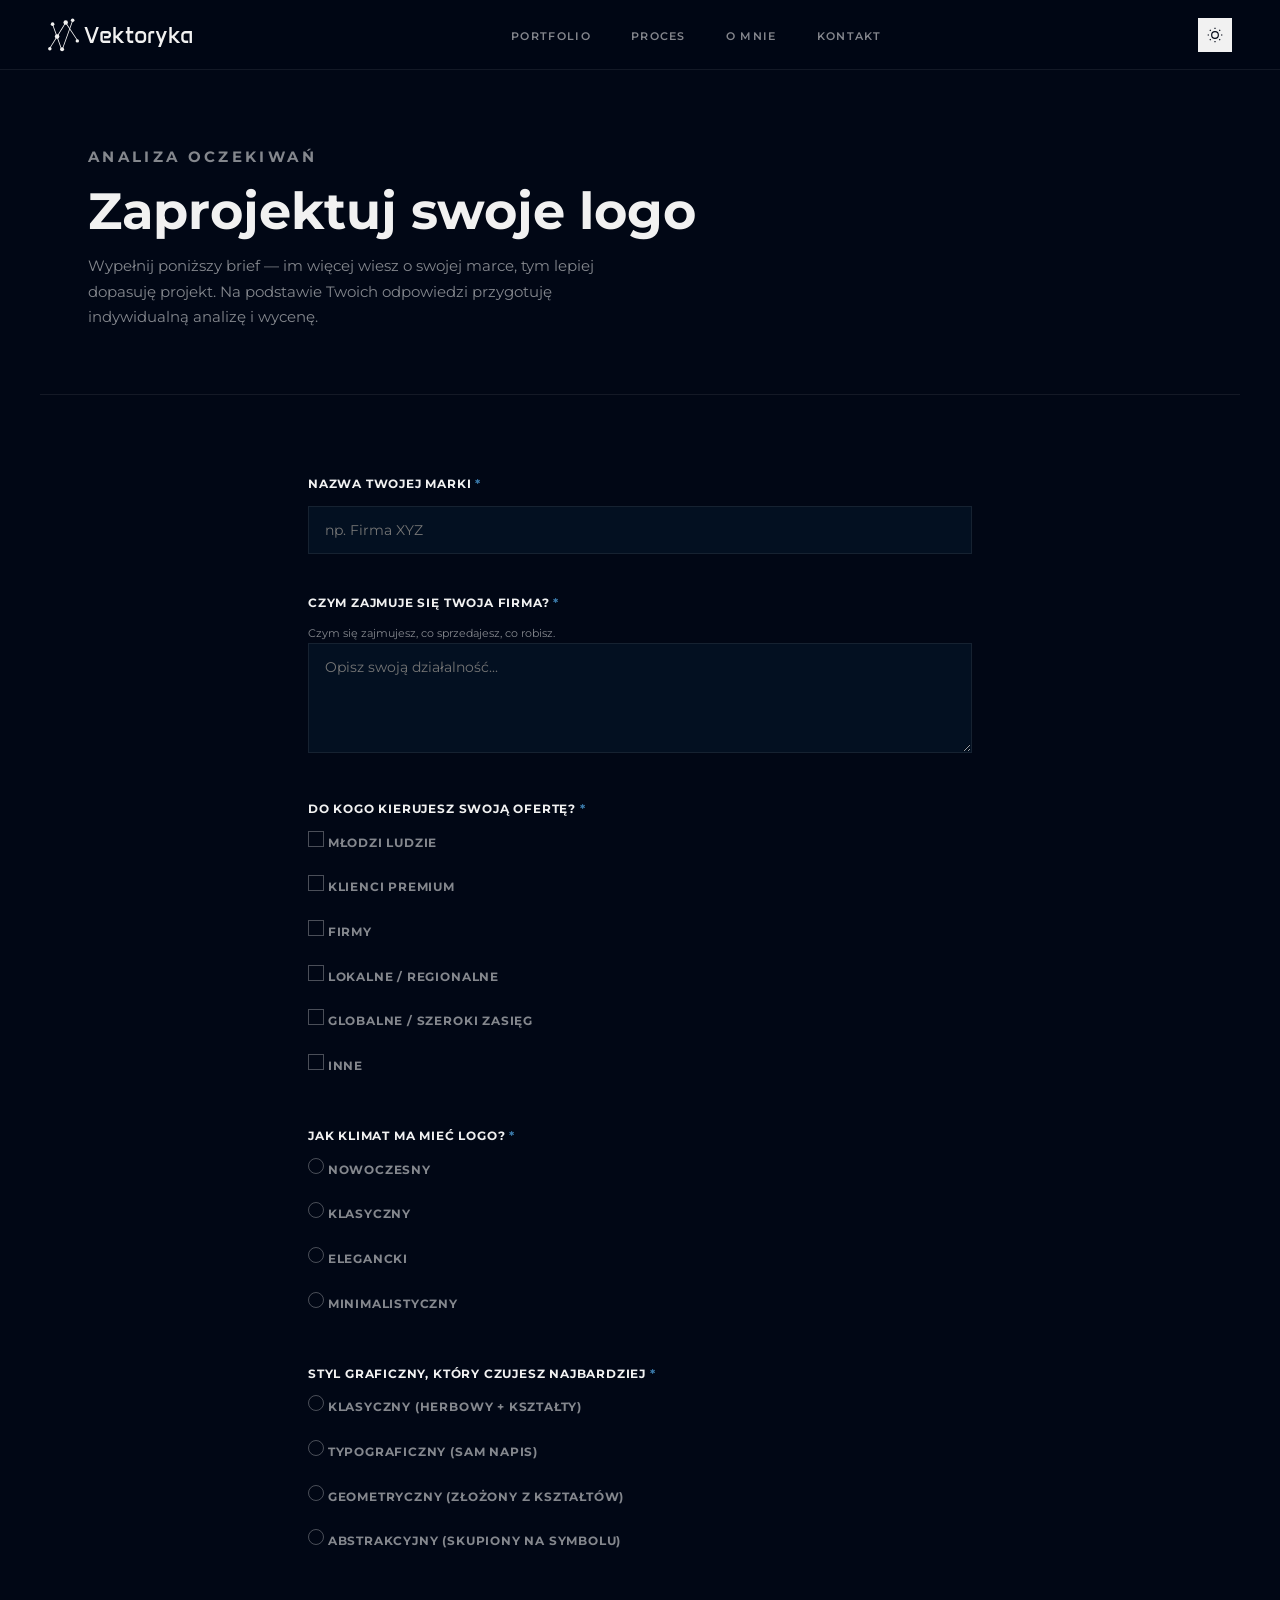
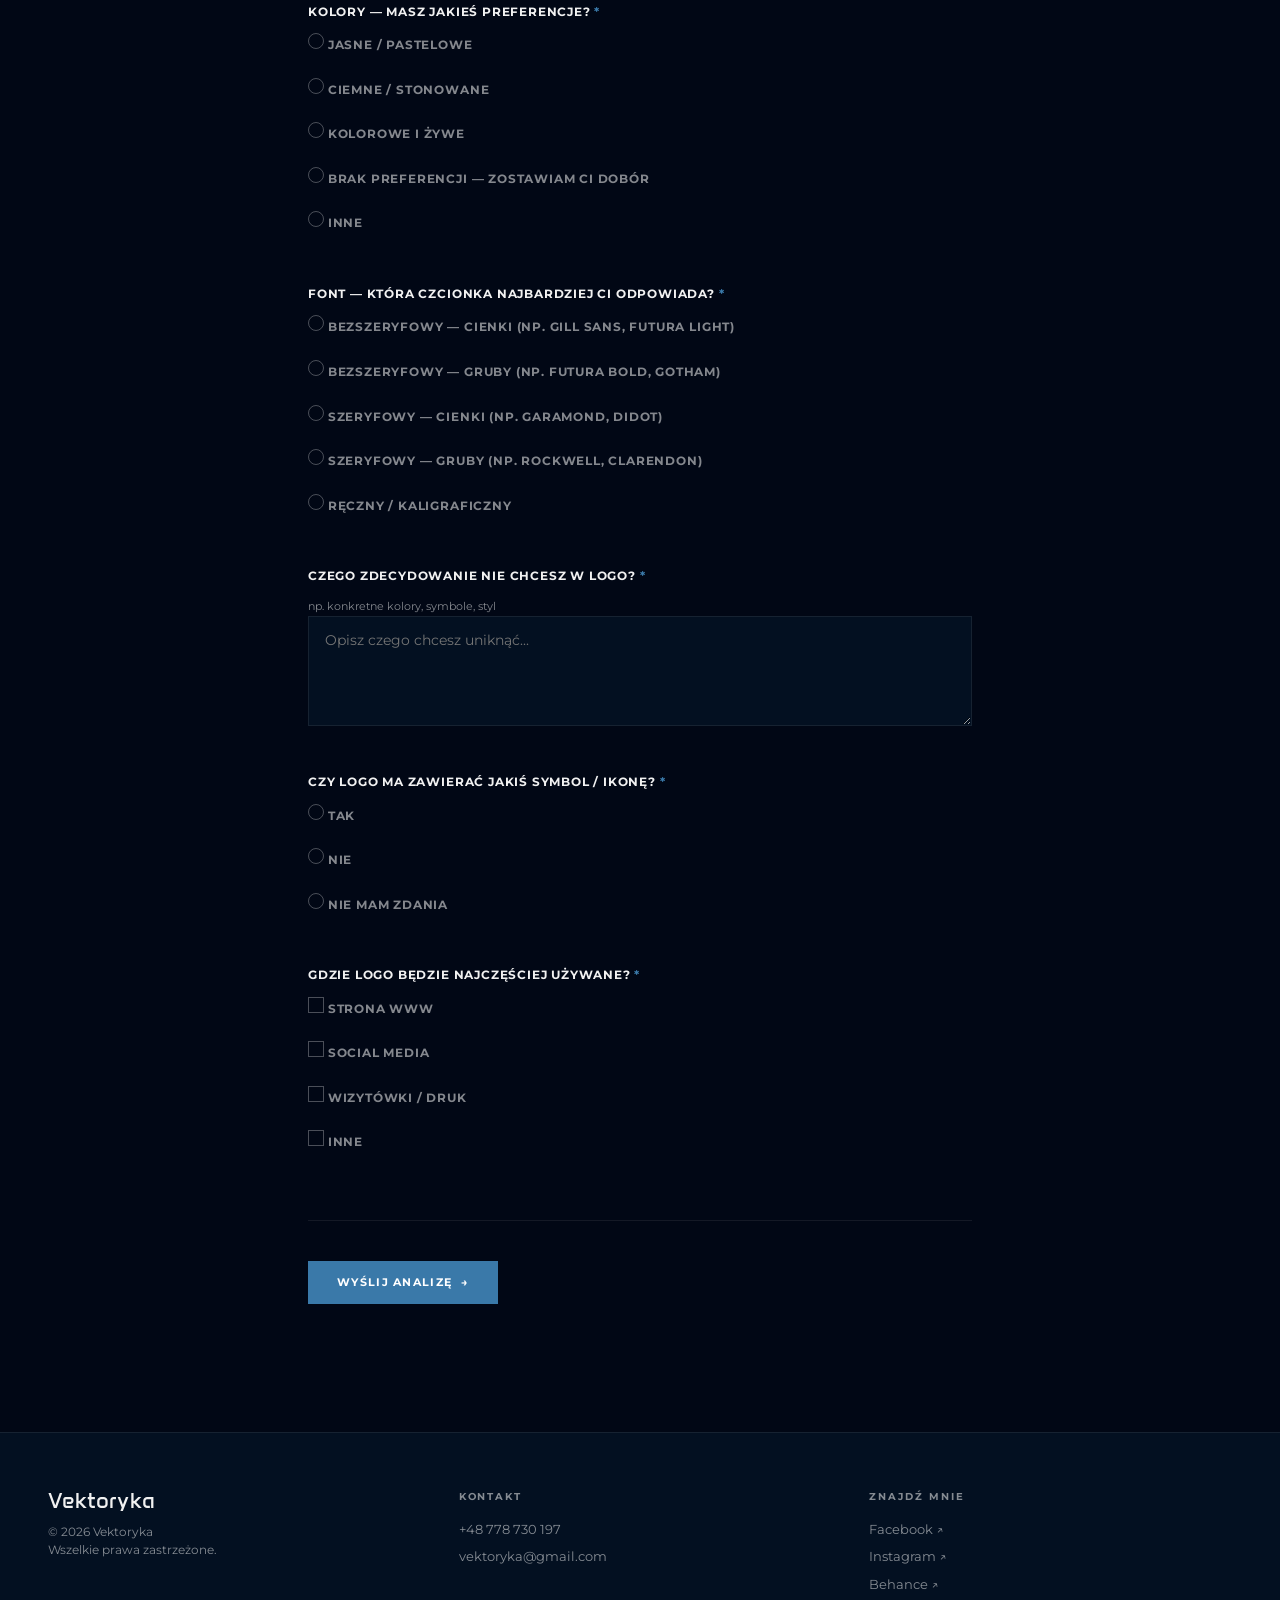
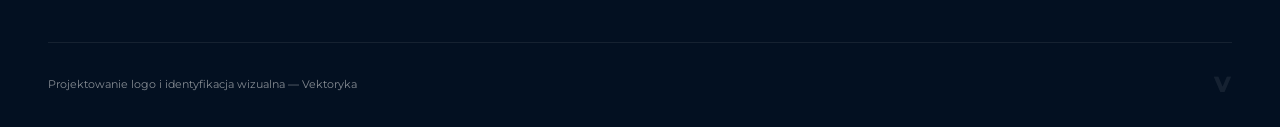
==== analiza.html @ 1cb07958 "Init" ====
<!DOCTYPE html>
<html lang="pl" data-theme="dark">
<head>
  <meta charset="UTF-8">
  <meta name="viewport" content="width=device-width, initial-scale=1.0">
  <title>Analiza oczekiwań — Vektoryka</title>
  <meta name="description" content="Wypełnij brief i otrzymaj indywidualną wycenę projektu logo. Vektoryka — projektowanie logo i identyfikacja wizualna.">
  <link rel="icon" type="image/svg+xml" href="materiały/favicon.svg">
  <script>document.documentElement.dataset.theme=localStorage.getItem('vek-theme')||'dark'</script>
  <link rel="preconnect" href="https://fonts.googleapis.com">
  <link rel="preconnect" href="https://fonts.gstatic.com" crossorigin>
  <link href="https://fonts.googleapis.com/css2?family=Anta&family=Montserrat:wght@400;500;600;700;800&display=swap" rel="stylesheet">
  <link rel="stylesheet" href="css/style.css">
</head>
<body>

<nav class="nav">
  <a href="index.html" class="nav-logo" aria-label="Vektoryka — strona główna">
    <svg class="nav-logo-svg" viewBox="30 1095 2810 650" xmlns="http://www.w3.org/2000/svg" aria-hidden="true">
      <polygon class="lfb" points="289.35 1715.22 110.18 1218.28 125.11 1212.9 294.37 1682.38 305.62 1667.57 496.96 1134.02 511.89 1139.38 319.73 1675.23 289.35 1715.22"/>
      <path class="lfa" d="M66.33,1690.52c3.54-3.68-5.05-26.63-5.05-26.63l.99.25,309.35-500.58,9.96,27.39,225.15,336.63-13.97,9.34-224.6-335.81S62.79,1694.19,66.33,1690.52Z"/>
      <circle class="lfa" cx="368.56" cy="1181.75" r="42.61"/>
      <circle class="lfb" cx="118.13" cy="1212.18" r="34.58"/>
      <circle class="lfa" cx="65.17"  cy="1683.7"  r="32.99"/>
      <circle class="lfb" cx="299.41" cy="1692.95" r="37.62"/>
      <circle class="lfa" cx="590.86" cy="1532.98" r="32.69"/>
      <circle class="lfb" cx="501.02" cy="1138.53" r="34.45"/>
      <circle class="lfa" cx="203.9"  cy="1450.44" r="43.28"/>
      <text class="lfa" font-family="Anta, sans-serif" font-size="439.42" transform="translate(721.22 1577.38)">
        <tspan letter-spacing="-.03em" x="0"       y="0">V</tspan>
        <tspan letter-spacing="0"      x="277"     y="0">ektory</tspan>
        <tspan letter-spacing="-.02em" x="1595.26" y="0">k</tspan>
        <tspan                         x="1827.63" y="0">a</tspan>
      </text>
    </svg>
  </a>

  <ul class="nav-menu" id="navMenu">
    <li><a href="index.html#portfolio">Portfolio</a></li>
    <li><a href="index.html#proces">Proces</a></li>
    <li><a href="index.html#o-mnie">O mnie</a></li>
    <li><a href="index.html#kontakt">Kontakt</a></li>
  </ul>

  <div class="nav-actions">
    <button class="theme-toggle" id="themeToggle" aria-label="Przełącz motyw">
      <svg class="icon-sun" viewBox="0 0 24 24"><circle cx="12" cy="12" r="5"/><line x1="12" y1="1" x2="12" y2="3"/><line x1="12" y1="21" x2="12" y2="23"/><line x1="4.22" y1="4.22" x2="5.64" y2="5.64"/><line x1="18.36" y1="18.36" x2="19.78" y2="19.78"/><line x1="1" y1="12" x2="3" y2="12"/><line x1="21" y1="12" x2="23" y2="12"/><line x1="4.22" y1="19.78" x2="5.64" y2="18.36"/><line x1="18.36" y1="5.64" x2="19.78" y2="4.22"/></svg>
      <svg class="icon-moon" viewBox="0 0 24 24"><path d="M21 12.79A9 9 0 1 1 11.21 3 7 7 0 0 0 21 12.79z"/></svg>
    </button>
    <button class="nav-toggle" id="navToggle" aria-label="Otwórz menu" aria-expanded="false">
      <span></span><span></span><span></span>
    </button>
  </div>
</nav>

<main>

  <div class="page-hero">
    <p class="sec-label">Analiza oczekiwań</p>
    <h1>Zaprojektuj swoje logo</h1>
    <p>Wypełnij poniższy brief — im więcej wiesz o swojej marce, tym lepiej dopasuję projekt. Na podstawie Twoich odpowiedzi przygotuję indywidualną analizę i wycenę.</p>
  </div>

  <div class="form-wrap">

    <form id="analizaForm" action="https://formspree.io/f/mrevwkpa" method="POST" novalidate>
      <input type="hidden" name="_subject" value="Nowa analiza oczekiwań — Vektoryka">
      <input type="text"   name="_gotcha"  style="display:none">

      <div class="f-group">
        <label for="marka">Nazwa Twojej marki <span class="f-req">*</span></label>
        <input class="f-input" type="text" id="marka" name="marka" placeholder="np. Firma XYZ" required>
        <p class="f-error" id="marka-err">To pole jest wymagane.</p>
      </div>

      <div class="f-group">
        <label for="opis">Czym zajmuje się Twoja firma? <span class="f-req">*</span></label>
        <p class="f-hint">Czym się zajmujesz, co sprzedajesz, co robisz.</p>
        <textarea class="f-textarea" id="opis" name="opis" placeholder="Opisz swoją działalność..." required></textarea>
        <p class="f-error" id="opis-err">To pole jest wymagane.</p>
      </div>

      <div class="f-group">
        <label>Do kogo kierujesz swoją ofertę? <span class="f-req">*</span></label>
        <div class="f-options">
          <label class="f-option"><input type="checkbox" name="grupa[]" value="mlodzi"> Młodzi ludzie</label>
          <label class="f-option"><input type="checkbox" name="grupa[]" value="premium"> Klienci premium</label>
          <label class="f-option"><input type="checkbox" name="grupa[]" value="firmy"> Firmy</label>
          <label class="f-option"><input type="checkbox" name="grupa[]" value="lokalne"> Lokalne / regionalne</label>
          <label class="f-option"><input type="checkbox" name="grupa[]" value="globalne"> Globalne / szeroki zasięg</label>
          <label class="f-option"><input type="checkbox" name="grupa[]" value="inne"> Inne</label>
        </div>
      </div>

      <div class="f-group">
        <label>Jak klimat ma mieć logo? <span class="f-req">*</span></label>
        <div class="f-options">
          <label class="f-option"><input type="radio" name="klimat" value="nowoczesny" required> Nowoczesny</label>
          <label class="f-option"><input type="radio" name="klimat" value="klasyczny"> Klasyczny</label>
          <label class="f-option"><input type="radio" name="klimat" value="elegancki"> Elegancki</label>
          <label class="f-option"><input type="radio" name="klimat" value="minimalistyczny"> Minimalistyczny</label>
        </div>
        <p class="f-error" id="klimat-err">To pole jest wymagane.</p>
      </div>

      <div class="f-group">
        <label>Styl graficzny, który czujesz najbardziej <span class="f-req">*</span></label>
        <div class="f-options">
          <label class="f-option"><input type="radio" name="styl" value="klasyczny" required> Klasyczny (herbowy + kształty)</label>
          <label class="f-option"><input type="radio" name="styl" value="typograficzny"> Typograficzny (sam napis)</label>
          <label class="f-option"><input type="radio" name="styl" value="geometryczny"> Geometryczny (złożony z kształtów)</label>
          <label class="f-option"><input type="radio" name="styl" value="abstrakcyjny"> Abstrakcyjny (skupiony na symbolu)</label>
        </div>
        <p class="f-error" id="styl-err">To pole jest wymagane.</p>
      </div>

      <div class="f-group">
        <label>Kolory — masz jakieś preferencje? <span class="f-req">*</span></label>
        <div class="f-options">
          <label class="f-option"><input type="radio" name="kolory" value="jasne" required> Jasne / pastelowe</label>
          <label class="f-option"><input type="radio" name="kolory" value="ciemne"> Ciemne / stonowane</label>
          <label class="f-option"><input type="radio" name="kolory" value="kolorowe"> Kolorowe i żywe</label>
          <label class="f-option"><input type="radio" name="kolory" value="brak"> Brak preferencji — zostawiam Ci dobór</label>
          <label class="f-option"><input type="radio" name="kolory" value="inne"> Inne</label>
        </div>
        <p class="f-error" id="kolory-err">To pole jest wymagane.</p>
      </div>

      <div class="f-group">
        <label>Font — która czcionka najbardziej Ci odpowiada? <span class="f-req">*</span></label>
        <div class="f-options">
          <label class="f-option"><input type="radio" name="font" value="bezszeryfowy-cienki" required> Bezszeryfowy — cienki (np. Gill Sans, Futura Light)</label>
          <label class="f-option"><input type="radio" name="font" value="bezszeryfowy-gruby"> Bezszeryfowy — gruby (np. Futura Bold, Gotham)</label>
          <label class="f-option"><input type="radio" name="font" value="szeryfowy-cienki"> Szeryfowy — cienki (np. Garamond, Didot)</label>
          <label class="f-option"><input type="radio" name="font" value="szeryfowy-gruby"> Szeryfowy — gruby (np. Rockwell, Clarendon)</label>
          <label class="f-option"><input type="radio" name="font" value="reczny"> Ręczny / kaligraficzny</label>
        </div>
        <p class="f-error" id="font-err">To pole jest wymagane.</p>
      </div>

      <div class="f-group">
        <label for="nie_chce">Czego zdecydowanie NIE chcesz w logo? <span class="f-req">*</span></label>
        <p class="f-hint">np. konkretne kolory, symbole, styl</p>
        <textarea class="f-textarea" id="nie_chce" name="nie_chce" placeholder="Opisz czego chcesz uniknąć..." required></textarea>
        <p class="f-error" id="nie_chce-err">To pole jest wymagane.</p>
      </div>

      <div class="f-group">
        <label>Czy logo ma zawierać jakiś symbol / ikonę? <span class="f-req">*</span></label>
        <div class="f-options">
          <label class="f-option"><input type="radio" name="symbol" value="tak"      id="symbolTak" required> Tak</label>
          <label class="f-option"><input type="radio" name="symbol" value="nie"> Nie</label>
          <label class="f-option"><input type="radio" name="symbol" value="nie_wiem"> Nie mam zdania</label>
        </div>
        <p class="f-error" id="symbol-err">To pole jest wymagane.</p>
        <div class="f-conditional" id="symbolGroup">
          <label for="symbol_opis">Jaki symbol / ikona?</label>
          <p class="f-hint">Opisz lub podaj przykład.</p>
          <textarea class="f-textarea" id="symbol_opis" name="symbol_opis" placeholder="np. sylwetka psa, litera M, korona..."></textarea>
        </div>
      </div>

      <div class="f-group">
        <label>Gdzie logo będzie najczęściej używane? <span class="f-req">*</span></label>
        <div class="f-options">
          <label class="f-option"><input type="checkbox" name="uzycie[]" value="www"> Strona WWW</label>
          <label class="f-option"><input type="checkbox" name="uzycie[]" value="social"> Social media</label>
          <label class="f-option"><input type="checkbox" name="uzycie[]" value="druk"> Wizytówki / druk</label>
          <label class="f-option"><input type="checkbox" name="uzycie[]" value="inne"> Inne</label>
        </div>
      </div>

      <div class="f-submit-wrap">
        <button type="submit" class="btn btn-filled" id="submitBtn">Wyślij analizę &nbsp;→</button>
      </div>
    </form>

    <div class="form-success" id="formSuccess">
      <h3>Dziękuję!</h3>
      <p>Twoja analiza dotarła. Odezwę się w ciągu 1–2 dni roboczych<br>z wyceną i propozycją kolejnych kroków.</p>
    </div>

  </div>
</main>

<footer id="kontakt">
  <div class="footer-grid">
    <div>
      <svg class="footer-logo-svg lfa" viewBox="37 1100 2797 570" xmlns="http://www.w3.org/2000/svg" aria-label="Vektoryka">
        <text font-family="Anta, sans-serif" font-size="572.98" transform="translate(37.5 1585.33)">
          <tspan letter-spacing="-.02em" x="0"       y="0">V</tspan>
          <tspan letter-spacing="0"      x="366.92"  y="0">ektory</tspan>
          <tspan letter-spacing="0"      x="2120.23" y="0">k</tspan>
          <tspan                         x="2428.95" y="0">a</tspan>
        </text>
      </svg>
      <p class="footer-copy">© 2026 Vektoryka<br>Wszelkie prawa zastrzeżone.</p>
    </div>
    <div class="f-col">
      <h5>Kontakt</h5>
      <a href="tel:+48778730197">+48 778 730 197</a>
      <a href="mailto:vektoryka@gmail.com">vektoryka@gmail.com</a>
    </div>
    <div class="f-col">
      <h5>Znajdź mnie</h5>
      <a href="https://www.facebook.com/vektoryka"    target="_blank" rel="noopener">Facebook ↗</a>
      <a href="https://www.instagram.com/vektoryka/"  target="_blank" rel="noopener">Instagram ↗</a>
      <a href="https://www.behance.net/mateuszganobis" target="_blank" rel="noopener">Behance ↗</a>
    </div>
  </div>
  <div class="footer-bottom">
    <p>Projektowanie logo i identyfikacja wizualna — Vektoryka</p>
    <span class="footer-v" aria-hidden="true">V</span>
  </div>
</footer>

<script src="js/main.js"></script>
</body>
</html>
---- css/style.css ----
:root {
  --bg: #010715;
  --bg2: #031021;
  --accent: #3a79a9;
  --text: #f1f1f1;
  --muted: rgba(241, 241, 241, .55);
  --border: rgba(241, 241, 241, .08);
  --font: 'Montserrat', sans-serif;
  --max: 1200px;
  --transition: .25s ease;
}

[data-theme="light"] {
  --bg: #f4f6f9;
  --bg2: #e8edf3;
  --accent: #3a79a9;
  --text: #0f1b2a;
  --muted: rgba(15, 27, 42, .55);
  --border: rgba(15, 27, 42, .12);
}

*,
*::before,
*::after {
  box-sizing: border-box;
  margin: 0;
  padding: 0;
}

html {
  scroll-behavior: smooth;
}

img {
  display: block;
  max-width: 100%;
}

a {
  color: inherit;
}

body {
  font-family: var(--font);
  font-size: 16px;
  line-height: 1.6;
  color: var(--text);
  background: var(--bg);
  overflow-x: hidden;
  transition: background var(--transition), color var(--transition);
}

.container {
  max-width: var(--max);
  margin: 0 auto;
  padding: 0 1.5rem;
}

@media (min-width: 1024px) {
  .container {
    padding: 0 3rem;
  }
}

@keyframes fadeUp {
  from {
    opacity: 0;
    transform: translateY(22px);
  }

  to {
    opacity: 1;
    transform: translateY(0);
  }
}

.hero-badge {
  animation: fadeUp .6s ease both .15s;
}

.hero-title {
  animation: fadeUp .8s ease both .3s;
  font-family: Anta;
}

.hero-rule {
  animation: fadeUp .6s ease both .48s;
}

.hero-lead {
  animation: fadeUp .6s ease both .58s;
}

.hero-ctas {
  animation: fadeUp .6s ease both .72s;
}

.reveal {
  opacity: 0;
  transform: translateY(24px);
  transition: opacity .65s ease, transform .65s ease;
}

.reveal.visible {
  opacity: 1;
  transform: translateY(0);
}

@media (prefers-reduced-motion: reduce) {
  .reveal {
    transition: none;
  }

  .hero-badge,
  .hero-title,
  .hero-rule,
  .hero-lead,
  .hero-ctas {
    animation: none;
    opacity: 1;
    transform: none;
  }


  .p-card-img img,
  .om-photo img {
    transition: none;
  }
}

.nav {
  position: fixed;
  top: 0;
  left: 0;
  right: 0;
  z-index: 200;
  display: flex;
  align-items: center;
  justify-content: space-between;
  padding: 1rem 1.5rem;
  background: transparent;
  border-bottom: 1px solid var(--border);
  transition: border-color var(--transition);
}

.nav::before {
  content: '';
  position: absolute;
  inset: 0;
  z-index: -1;
  backdrop-filter: blur(16px);
  -webkit-backdrop-filter: blur(16px);
  background: rgba(1, 7, 21, .9);
  transition: background var(--transition);
}

@media (min-width: 768px) {
  .nav {
    padding: 1.1rem 3rem;
  }
}

[data-theme="light"] .nav::before {
  background: rgba(244, 246, 249, .92);
}

.nav-logo {
  display: flex;
  align-items: center;
  text-decoration: none;
  flex-shrink: 0;
}

.nav-logo-svg {
  height: 34px;
  width: auto;
  display: block;
}

.lfa,
.lfb {
  fill: var(--text);
  transition: fill var(--transition);
}

[data-theme="light"] .lfa {
  fill: #0f1b2a;
}

[data-theme="light"] .lfb {
  fill: #415a78;
}

.cl { stroke: var(--text); fill: none; }

.nav-menu {
  list-style: none;
  display: flex;
  position: fixed;
  inset: 0;
  z-index: 200;
  background: var(--bg);
  flex-direction: column;
  align-items: center;
  justify-content: center;
  gap: 2.5rem;
  transform: translateX(100%);
  transition: transform .35s ease, background var(--transition);
}

.nav-menu.open {
  transform: translateX(0);
}

@media (min-width: 768px) {
  .nav-menu {
    position: static;
    background: none;
    flex-direction: row;
    align-items: center;
    justify-content: initial;
    transform: none;
    transition: none;
  }
}

.nav-menu a {
  font-size: .95rem;
  font-weight: 600;
  letter-spacing: .08em;
  text-transform: uppercase;
  text-decoration: none;
  color: var(--muted);
  transition: color var(--transition);
}

@media (min-width: 768px) {
  .nav-menu a {
    font-size: .68rem;
    letter-spacing: .12em;
  }
}

@media (hover: hover) {
  .nav-menu a:hover {
    color: var(--text);
  }
}

.nav-menu a.is-active {
  color: var(--accent);
}

.nav-actions {
  display: flex;
  align-items: center;
  gap: .75rem;
  z-index: 201;
}

.theme-toggle {
  display: flex;
  align-items: center;
  justify-content: center;
  width: 34px;
  height: 34px;
  background: var(--text);
  border: 1px solid var(--text);
  color: var(--bg);
  cursor: pointer;
  transition: background var(--transition), border-color var(--transition), color var(--transition);
}

@media (hover: hover) {
  .theme-toggle:hover {
    background: var(--accent);
    border-color: var(--accent);
    color: #fff;
  }
}

.theme-toggle svg {
  width: 16px;
  height: 16px;
  stroke: currentColor;
  fill: none;
  stroke-width: 1.75;
}

.icon-moon {
  display: none;
}

[data-theme="light"] .icon-sun {
  display: none;
}

[data-theme="light"] .icon-moon {
  display: block;
}

.nav-toggle {
  display: flex;
  flex-direction: column;
  gap: 5px;
  background: none;
  border: none;
  cursor: pointer;
  padding: 4px;
  z-index: 201;
}

.nav-toggle span {
  display: block;
  width: 22px;
  height: 2px;
  background: var(--text);
  transition: .3s;
}

.nav-toggle.open span:nth-child(1) {
  transform: translateY(7px) rotate(45deg);
}

.nav-toggle.open span:nth-child(2) {
  opacity: 0;
}

.nav-toggle.open span:nth-child(3) {
  transform: translateY(-7px) rotate(-45deg);
}

@media (min-width: 768px) {
  .nav-toggle {
    display: none;
  }
}

body.scroll-locked {
  overflow: hidden;
}

#hero {
  min-height: 100svh;
  position: relative;
  display: flex;
  align-items: center;
  overflow: hidden;
}

@media (min-width: 768px) {
  #hero {
    min-height: 100vh;
  }
}

.hero-bg {
  position: absolute;
  inset: 0;
  background-color: var(--bg);
  overflow: hidden;
}
.hero-bg::before {
  content: "";
  position: absolute;
  inset: 0;
  background: url("../materiały/hero-lattice-dark.webp") center/cover no-repeat;
}
[data-theme="light"] .hero-bg::before {
  background-image: url("../materiały/hero-lattice-light.webp");
}
.hero-canvas {
  position: absolute;
  inset: 0;
  width: 100%;
  height: 100%;
  pointer-events: none;
}
.hero-bg::before,
.hero-canvas {
  animation: hero-fade 1.2s ease 0.15s both;
}
@keyframes hero-fade {
  from { opacity: 0; }
  to   { opacity: 1; }
}

.hero-overlay {
  position: absolute;
  inset: 0;
  pointer-events: none;
  background: rgba(1, 7, 21, .45);
  transition: background var(--transition);
}

@media (min-width: 1024px) {
  .hero-overlay {
    background: linear-gradient(105deg, rgba(1, 7, 21, .9) 34%, rgba(1, 7, 21, 0) 60%);
  }
}

[data-theme="light"] .hero-overlay {
  background: rgba(244, 246, 249, .45);
}

@media (min-width: 1024px) {
  [data-theme="light"] .hero-overlay {
    background: linear-gradient(105deg, rgba(244, 246, 249, .88) 34%, rgba(244, 246, 249, 0) 60%);
  }
}

.hero-content {
  position: relative;
  z-index: 1;
  padding: 7rem 1.5rem 4rem;
  max-width: none;
}

@media (min-width: 768px) {
  .hero-content {
    padding: 8rem 3rem 5rem;
    max-width: 680px;
  }
}

.hero-badge {
  display: inline-flex;
  align-items: center;
  gap: .5rem;
  font-size: .62rem;
  font-weight: 700;
  letter-spacing: .16em;
  text-transform: uppercase;
  color: var(--accent);
  margin-bottom: 1.5rem;
}

.badge-dot {
  width: 7px;
  height: 7px;
  border-radius: 50%;
  background: var(--accent);
  animation: blink 2.2s ease-in-out infinite;
}

@keyframes blink {

  0%,
  100% {
    opacity: 1;
  }

  50% {
    opacity: .25;
  }
}

.hero-title {
  font-family: 'Anta', sans-serif;
  font-size: clamp(2.8rem, 9vw, 7.5rem);
  font-weight: 400;
  line-height: .93;
  letter-spacing: -.03em;
  margin-bottom: 1.25rem;
}

.hero-rule {
  width: 40px;
  height: 2px;
  background: var(--accent);
  margin-bottom: 1.5rem;
}

.hero-lead {
  font-size: 1rem;
  color: var(--muted);
  line-height: 1.75;
  max-width: 380px;
  margin-bottom: 2.5rem;
}

.hero-ctas {
  display: flex;
  gap: 1rem;
  flex-wrap: wrap;
}

.hero-scroll {
  display: none;
}

@media (min-width: 768px) {
  .hero-scroll {
    display: flex;
    position: absolute;
    right: 2.5rem;
    bottom: 2.75rem;
    writing-mode: vertical-rl;
    font-size: .58rem;
    font-weight: 700;
    letter-spacing: .22em;
    text-transform: uppercase;
    color: var(--muted);
    align-items: center;
    gap: .75rem;
    pointer-events: none;
  }

  .hero-scroll::after {
    content: '';
    width: 1px;
    height: 40px;
    background: var(--muted);
  }
}

@media (max-height: 600px) {
  .hero-content {
    padding-top: 5rem;
    padding-bottom: 2rem;
  }
  .hero-title {
    font-size: clamp(2rem, 7vw, 4rem);
    margin-bottom: .75rem;
  }
  .hero-lead { margin-bottom: 1.5rem; }
}

@media (min-width: 768px) and (max-height: 600px) {
  .hero-content {
    padding-top: 5rem;
    padding-bottom: 2rem;
    padding-left: 3rem;
    padding-right: 3rem;
  }
}

.btn {
  display: inline-flex;
  align-items: center;
  gap: .5rem;
  padding: .85rem 1.75rem;
  font-family: var(--font);
  font-size: .68rem;
  font-weight: 700;
  letter-spacing: .12em;
  text-transform: uppercase;
  text-decoration: none;
  border: 1.5px solid;
  cursor: pointer;
  background: none;
  transition: background var(--transition), color var(--transition), border-color var(--transition);
}

.btn-outline {
  color: var(--text);
  border-color: var(--text);
}

.btn-ghost {
  color: var(--accent);
  border-color: var(--accent);
}

.btn-filled {
  background: var(--accent);
  color: #fff;
  border-color: var(--accent);
}

[data-theme="light"] .btn-filled { color: #fff; }

@media (hover: hover) {
  .btn-outline:hover {
    background: var(--text);
    color: var(--bg);
  }

  .btn-ghost:hover {
    background: var(--accent);
    border-color: var(--accent);
    color: #fff;
  }

  .btn-filled:hover {
    background: transparent;
    color: var(--accent);
  }
}

.sec {
  padding: 5rem 0;
}

@media (min-width: 768px) {
  .sec {
    padding: 7rem 0;
  }
}

.sec-label {
  font-size: .62rem;
  font-weight: 700;
  letter-spacing: .22em;
  text-transform: uppercase;
  color: var(--accent);
  margin-bottom: .75rem;
}

.sec-head {
  display: flex;
  align-items: flex-end;
  justify-content: space-between;
  gap: 1.5rem;
  margin-bottom: 3.5rem;
  flex-wrap: wrap;
}

h2 {
  font-size: clamp(1.75rem, 3vw, 2.5rem);
  font-weight: 700;
  line-height: 1.15;
}

.portfolio-grid {
  display: flex;
  flex-wrap: wrap;
  justify-content: center;
  gap: 1rem;
}

@media (min-width: 768px) {
  .portfolio-grid {
    gap: 1.25rem;
  }
}

.p-card {
  flex: 0 1 calc((100% - 1rem) / 2);
  display: flex;
  flex-direction: column;
  border: 1px solid var(--border);
  background: var(--bg2);
  overflow: hidden;
  transition: border-color var(--transition);
}

@media (min-width: 768px) {
  .p-card {
    flex-basis: calc((100% - 2.5rem) / 3);
  }
}

@media (min-width: 1024px) {
  .p-card {
    flex-basis: calc((100% - 3.75rem) / 4);
  }
}

@media (hover: hover) {
  .p-card:hover {
    border-color: rgba(58, 121, 169, .4);
  }
}

.p-card-img {
  aspect-ratio: 1;
  overflow: hidden;
  display: grid;
  padding: 13%;
  border-bottom: 1px solid var(--border);
}

.p-card-img img {
  grid-area: 1 / 1;
  width: 100%;
  height: 100%;
  object-fit: contain;
  filter: grayscale(1);
  transition: transform .45s ease, filter .45s ease;
}

.p-card-img .logo-light {
  display: none;
}

[data-theme="light"] .p-card-img .logo-dark {
  display: none;
}

[data-theme="light"] .p-card-img .logo-light {
  display: block;
}

@media (hover: hover) {
  .p-card:hover .p-card-img img {
    transform: scale(1.05);
    filter: grayscale(0);
  }
}

.p-card:active .p-card-img img,
.p-card:focus-within .p-card-img img {
  filter: grayscale(0);
}

.om-photo img {
  transition: transform .45s ease;
}

@media (hover: hover) {
  .om-photo:hover img {
    transform: scale(1.06);
  }
}

.p-card-foot {
  padding: .9rem 1.1rem;
  display: flex;
  align-items: center;
  justify-content: space-between;
  gap: .5rem;
}

.p-meta {
  display: flex;
  flex-direction: column;
  gap: .15rem;
}

.p-num {
  font-size: .6rem;
  font-weight: 700;
  color: var(--accent);
  letter-spacing: .05em;
}

.p-name {
  font-size: .8rem;
  font-weight: 600;
}

.p-cat {
  font-size: .67rem;
  color: var(--muted);
}

.p-arrow {
  color: var(--muted);
  font-size: .9rem;
  transition: color var(--transition), transform var(--transition);
}

@media (hover: hover) {
  .p-card:hover .p-arrow {
    color: var(--accent);
    transform: translateX(4px);
  }
}

.analiza-banner {
  background: var(--bg2);
  border-top: 1px solid var(--border);
  border-bottom: 1px solid var(--border);
  transition: background var(--transition), border-color var(--transition);
}

.analiza-inner {
  max-width: var(--max);
  margin: 0 auto;
  padding: 3.5rem 1.5rem;
  display: flex;
  flex-direction: column;
  align-items: flex-start;
  gap: 2rem;
}

@media (min-width: 768px) {
  .analiza-inner {
    padding: 5rem 3rem;
    flex-direction: row;
    align-items: center;
    justify-content: space-between;
    gap: 3rem;
    flex-wrap: wrap;
  }
}

.analiza-body {
  display: flex;
  flex-direction: column;
  align-items: flex-start;
  gap: 1rem;
}

@media (min-width: 768px) {
  .analiza-body {
    flex-direction: row;
    gap: 1.5rem;
  }
}

.analiza-icon {
  width: 48px;
  height: 48px;
  flex-shrink: 0;
  border: 1.5px solid var(--accent);
  display: flex;
  align-items: center;
  justify-content: center;
  color: var(--accent);
}

.analiza-icon svg {
  width: 22px;
  height: 22px;
  stroke: currentColor;
  fill: none;
  stroke-width: 1.5;
}

.analiza-text h3 {
  font-size: 1.35rem;
  font-weight: 700;
  letter-spacing: .06em;
  text-transform: uppercase;
  margin-bottom: .45rem;
}

.analiza-text p {
  font-size: .88rem;
  color: var(--muted);
  line-height: 1.7;
  max-width: 400px;
}

.proces-line {
  display: flex;
  flex-direction: column;
  gap: 1.5rem;
  position: relative;
  margin-top: .5rem;
}

@media (min-width: 768px) {
  .proces-line {
    flex-direction: row;
    gap: 0;
  }

  .proces-line::before {
    content: '';
    position: absolute;
    top: 11px;
    left: 11px;
    right: calc(20% - 11px);
    height: 1px;
    background: var(--border);
    z-index: 0;
  }
}

.p-step {
  display: flex;
  align-items: flex-start;
  gap: 1rem;
  padding-right: 0;
}

@media (min-width: 768px) {
  .p-step {
    flex: 1;
    flex-direction: column;
    gap: 0;
    padding-right: 1.5rem;
  }
}

.p-step-dot {
  width: 24px;
  height: 24px;
  border-radius: 50%;
  border: 1.5px solid var(--accent);
  background: var(--bg);
  display: flex;
  align-items: center;
  justify-content: center;
  flex-shrink: 0;
  position: relative;
  z-index: 1;
  transition: background var(--transition);
}

.p-step-dot::after {
  content: '';
  width: 8px;
  height: 8px;
  border-radius: 50%;
  background: var(--accent);
}

@media (min-width: 768px) {
  .p-step-dot {
    flex-shrink: 1;
    margin-bottom: 1.5rem;
  }
}

.p-step-body { flex: 1; }

.p-step h4 {
  font-size: .82rem;
  font-weight: 700;
  margin-bottom: .35rem;
}

.p-step p {
  font-size: .75rem;
  color: var(--muted);
  line-height: 1.65;
}

#proces h2 {
  margin-bottom: 3.5rem;
}

#o-mnie {
  border-top: 1px solid var(--border);
}

#o-mnie .container {
  display: grid;
  grid-template-columns: 1fr;
  gap: 2.5rem;
  padding-top: 4rem;
  padding-bottom: 4rem;
}

#o-mnie h2 {
  max-width: none;
}

.om-photo {
  overflow: hidden;
  border: 1px solid var(--border);
  max-width: 340px;
}

.om-photo img {
  display: block;
  width: 100%;
  height: auto;
}

.om-body {
  display: flex;
  flex-direction: column;
  gap: 1.75rem;
}

.om-text {
  display: flex;
  flex-direction: column;
  gap: 1rem;
}

.om-text p {
  font-size: .9rem;
  color: var(--muted);
  line-height: 1.85;
  max-width: 62ch;
}

@media (min-width: 768px) {
  #o-mnie .container {
    grid-template-columns: 300px 1fr;
    gap: 3.5rem;
    align-items: start;
    padding-top: 5rem;
    padding-bottom: 5rem;
  }

  .om-photo {
    max-width: none;
    position: sticky;
    top: 6rem;
  }
}

@media (min-width: 1024px) {
  #o-mnie .container {
    grid-template-columns: 360px 1fr;
    gap: 4.5rem;
    padding-top: 6rem;
    padding-bottom: 6rem;
  }
}

.seo-block {
  border-top: 1px solid var(--border);
}

.seo-block .container {
  padding-top: 4rem;
  padding-bottom: 5rem;
}

.seo-block p {
  font-size: .88rem;
  color: var(--muted);
  max-width: 780px;
  line-height: 1.95;
  margin-bottom: .85rem;
}

.seo-block p:last-child {
  margin-bottom: 0;
}

footer {
  background: var(--bg2);
  border-top: 1px solid var(--border);
  padding: 3rem 1.5rem 0;
  transition: background var(--transition), border-color var(--transition);
}

@media (min-width: 768px) {
  footer {
    padding: 3.5rem 3rem 0;
  }
}

.footer-label-row {
  max-width: var(--max);
  margin: 0 auto;
  padding-bottom: 1.5rem;
}

.footer-grid {
  max-width: var(--max);
  margin: 0 auto;
  display: grid;
  grid-template-columns: 1fr;
  gap: 2rem;
  padding-bottom: 2.5rem;
}

@media (min-width: 768px) {
  .footer-grid {
    grid-template-columns: 1fr 1fr 1fr;
    gap: 3rem;
  }
}

.footer-logo-svg {
  height: 22px;
  width: auto;
  display: block;
  margin-bottom: .75rem;
}

.footer-copy {
  font-size: .72rem;
  color: var(--muted);
}

.f-col h5 {
  font-size: .6rem;
  font-weight: 700;
  letter-spacing: .2em;
  text-transform: uppercase;
  color: var(--muted);
  margin-bottom: .9rem;
}

.f-col a,
.f-col p {
  font-size: .83rem;
  color: var(--muted);
  text-decoration: none;
  display: block;
  margin-bottom: .4rem;
  transition: color var(--transition);
}

@media (hover: hover) {
  .f-col a:hover {
    color: var(--text);
  }
}

.footer-bottom {
  max-width: var(--max);
  margin: 0 auto;
  padding: 1.5rem 0;
  border-top: 1px solid var(--border);
  display: flex;
  flex-direction: column;
  gap: .5rem;
}

@media (min-width: 768px) {
  .footer-bottom {
    flex-direction: row;
    justify-content: space-between;
    align-items: center;
  }
}

.footer-bottom p {
  font-size: .7rem;
  color: var(--muted);
}

.footer-v {
  font-size: 1.4rem;
  font-weight: 800;
  color: var(--border);
  letter-spacing: .04em;
}

.page-hero {
  max-width: var(--max);
  margin: 0 auto;
  padding: 8rem 1.5rem 3rem;
  border-bottom: 1px solid var(--border);
}

@media (min-width: 768px) {
  .page-hero {
    padding: 9rem 3rem 4rem;
  }
}

.page-hero h1 {
  font-size: clamp(2rem, 4.5vw, 3.2rem);
  font-weight: 700;
  line-height: 1.15;
  margin-bottom: .75rem;
}

.page-hero p {
  font-size: .95rem;
  color: var(--muted);
  max-width: 520px;
  line-height: 1.7;
}

.form-wrap {
  max-width: 760px;
  margin: 0 auto;
  padding: 3.5rem 1.5rem 6rem;
}

@media (min-width: 768px) {
  .form-wrap {
    padding: 5rem 3rem 8rem;
  }
}

.form-notice {
  font-size: .75rem;
  color: var(--muted);
  border: 1px solid var(--border);
  padding: .85rem 1rem;
  margin-bottom: 3rem;
  line-height: 1.6;
}

.form-notice strong {
  color: var(--text);
}

.f-group {
  margin-bottom: 2.5rem;
}

.f-group label {
  display: block;
  font-size: .72rem;
  font-weight: 700;
  letter-spacing: .07em;
  text-transform: uppercase;
  margin-bottom: .75rem;
}

.f-req {
  color: var(--accent);
}

.f-input,
.f-textarea {
  width: 100%;
  background: var(--bg2);
  border: 1px solid var(--border);
  color: var(--text);
  font-family: var(--font);
  font-size: .9rem;
  padding: .9rem 1rem;
  outline: none;
  transition: border-color var(--transition), background var(--transition);
}

.f-input:focus,
.f-textarea:focus {
  border-color: var(--accent);
}

.f-input.invalid,
.f-textarea.invalid {
  border-color: #e05a5a;
}

.f-textarea {
  resize: vertical;
  min-height: 110px;
}

.f-error {
  font-size: .7rem;
  color: #e05a5a;
  margin-top: .35rem;
  display: none;
}

.f-error.show {
  display: block;
}

.f-options {
  display: flex;
  flex-direction: column;
  gap: .7rem;
}

.f-option {
  display: flex;
  align-items: center;
  gap: .8rem;
  cursor: pointer;
  font-size: .88rem;
  color: var(--muted);
  transition: color var(--transition);
}

.f-option:hover {
  color: var(--text);
}

.f-option input[type="radio"],
.f-option input[type="checkbox"] {
  appearance: none;
  -webkit-appearance: none;
  width: 16px;
  height: 16px;
  border: 1.5px solid rgba(241, 241, 241, .3);
  flex-shrink: 0;
  cursor: pointer;
  position: relative;
  transition: border-color var(--transition);
}

[data-theme="light"] .f-option input[type="radio"],
[data-theme="light"] .f-option input[type="checkbox"] {
  border-color: rgba(15, 27, 42, .3);
}

.f-option input[type="radio"] {
  border-radius: 50%;
}

.f-option input[type="radio"]:checked,
.f-option input[type="checkbox"]:checked {
  border-color: var(--accent);
}

.f-option input[type="radio"]:checked::after {
  content: '';
  position: absolute;
  inset: 3px;
  border-radius: 50%;
  background: var(--accent);
}

.f-option input[type="checkbox"]:checked::after {
  content: '';
  position: absolute;
  inset: 2px;
  background: var(--accent);
}

.f-file-label {
  display: inline-flex;
  align-items: center;
  gap: .6rem;
  padding: .75rem 1.25rem;
  border: 1px dashed var(--border);
  font-size: .78rem;
  color: var(--muted);
  cursor: pointer;
  transition: border-color var(--transition), color var(--transition);
}

.f-file-label:hover {
  border-color: var(--accent);
  color: var(--text);
}

.f-file-input {
  display: none;
}

.f-file-name {
  font-size: .72rem;
  color: var(--muted);
  margin-top: .5rem;
}

.f-hint {
  font-size: .7rem;
  color: var(--muted);
  margin-top: .5rem;
}

.f-conditional {
  display: none;
  margin-top: 1.5rem;
}

.f-conditional.visible {
  display: block;
}

.f-submit-wrap {
  margin-top: 3.5rem;
  padding-top: 2.5rem;
  border-top: 1px solid var(--border);
}

.form-success {
  display: none;
  text-align: center;
  padding: 5rem 2rem;
}

.form-success h3 {
  font-size: 1.5rem;
  font-weight: 700;
  margin-bottom: .75rem;
}

.form-success p {
  font-size: .9rem;
  color: var(--muted);
  line-height: 1.7;
}

a:focus-visible,
button:focus-visible,
input:focus-visible {
  outline: 2px solid var(--accent);
  outline-offset: 2px;
}

section[id], footer[id] {
  scroll-margin-top: 72px;
}

.p-card { cursor: pointer; }

.lightbox {
  display: none;
  position: fixed; inset: 0; z-index: 500;
  background: rgba(1,7,21,.93);
  align-items: center; justify-content: center;
  padding: 1.5rem;
  cursor: zoom-out;
  overflow: auto;
}
.lightbox.open { display: flex; }

.lightbox-img {
  max-width: min(96vw, 1400px);
  max-height: 92vh;
  width: auto; height: auto;
  object-fit: contain;
  border-radius: 6px;
  box-shadow: 0 24px 60px rgba(0,0,0,.5);
  cursor: default;
  user-select: none;
}

.lightbox-close {
  position: fixed; top: 1rem; right: 1.25rem;
  background: none; border: none;
  color: #f1f1f1; font-size: 2.2rem;
  cursor: pointer; line-height: 1;
  width: 44px; height: 44px;
  display: flex; align-items: center; justify-content: center;
  transition: color var(--transition);
  z-index: 1;
}
@media (hover: hover) {
  .lightbox-close:hover { color: var(--accent); }
}
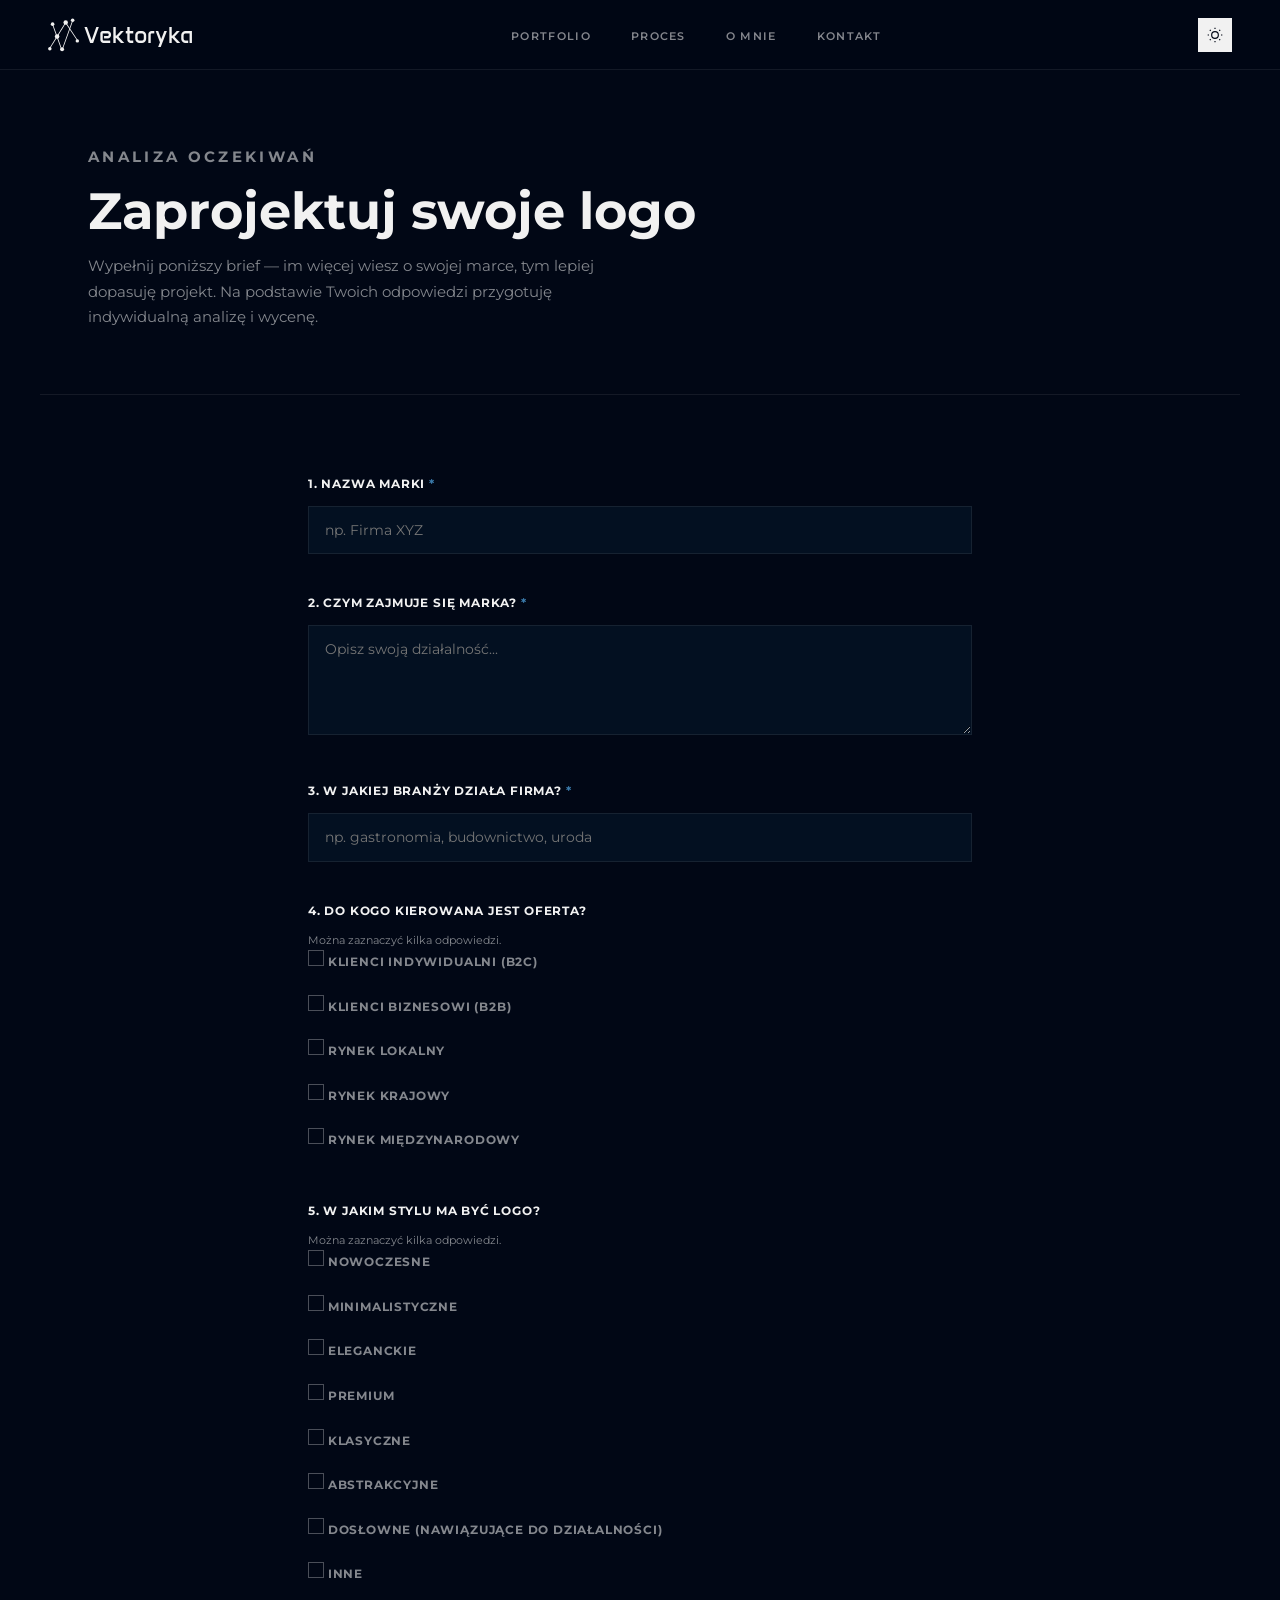
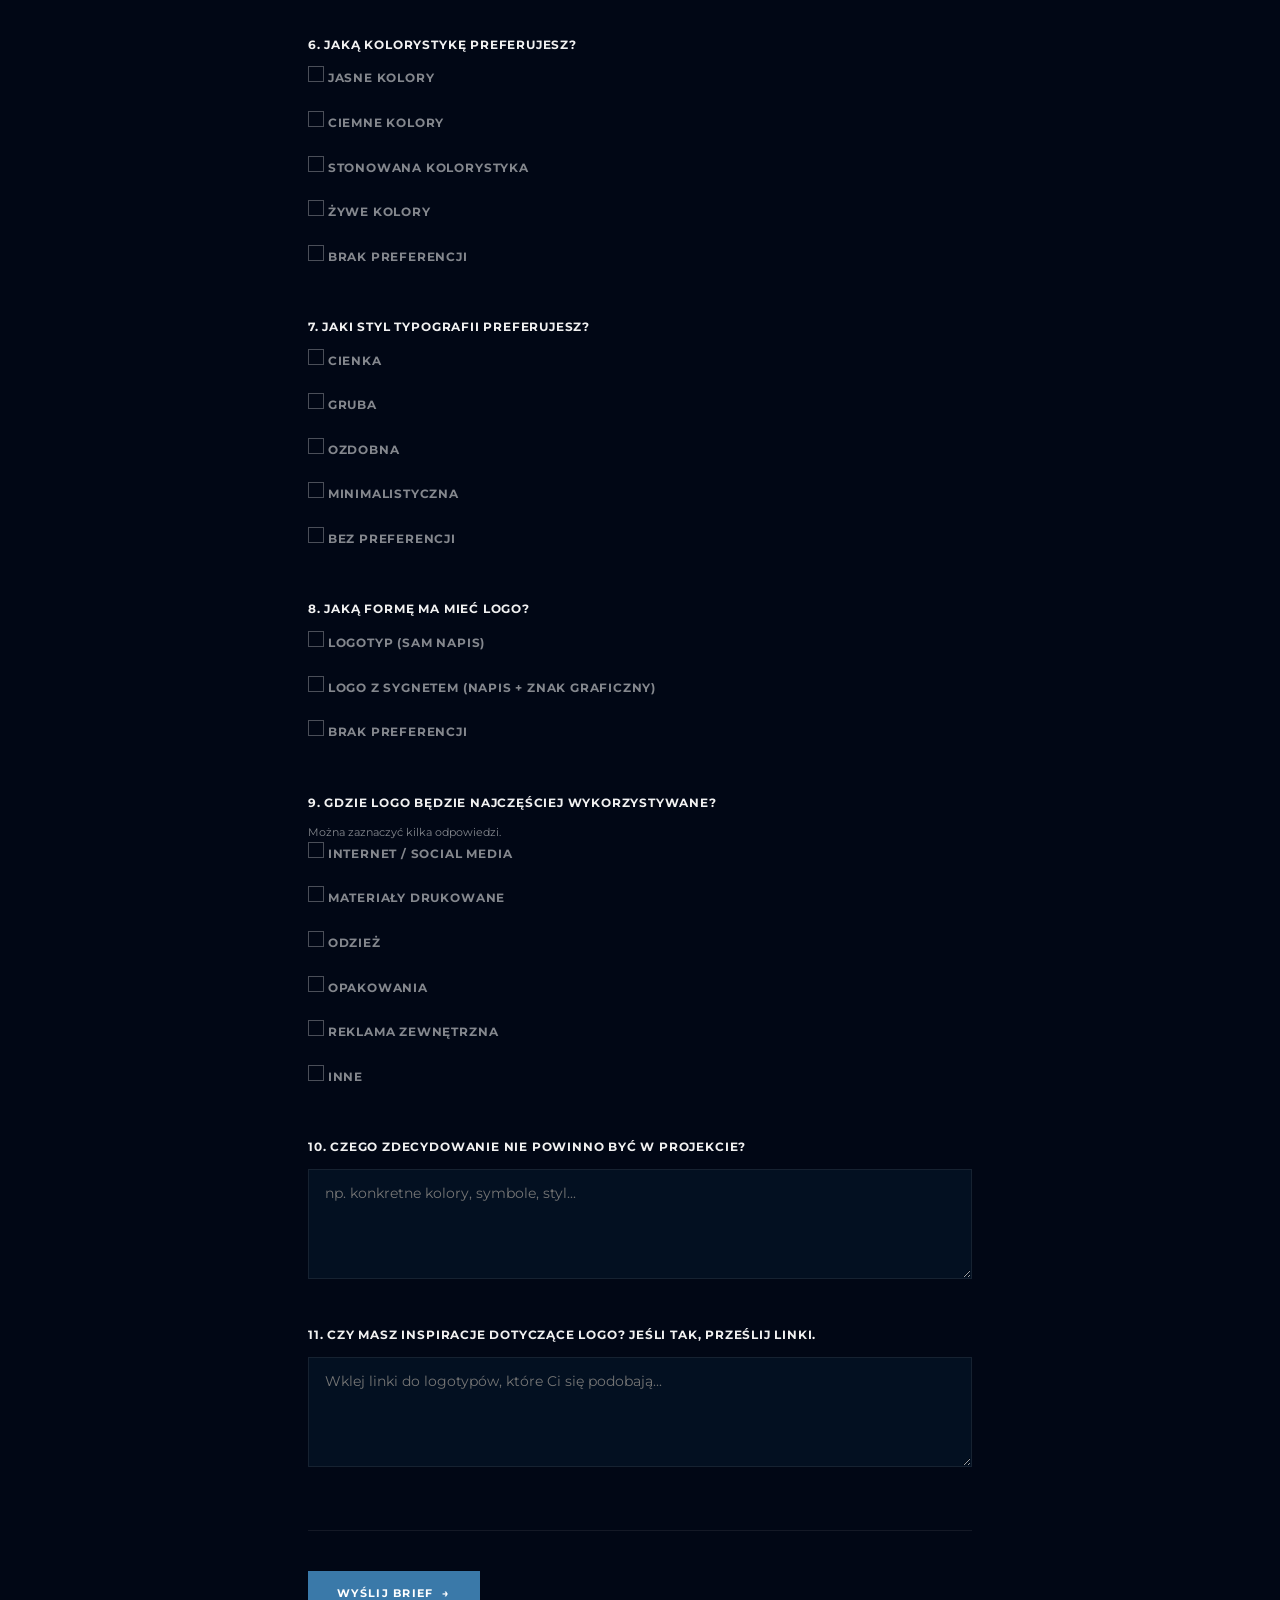
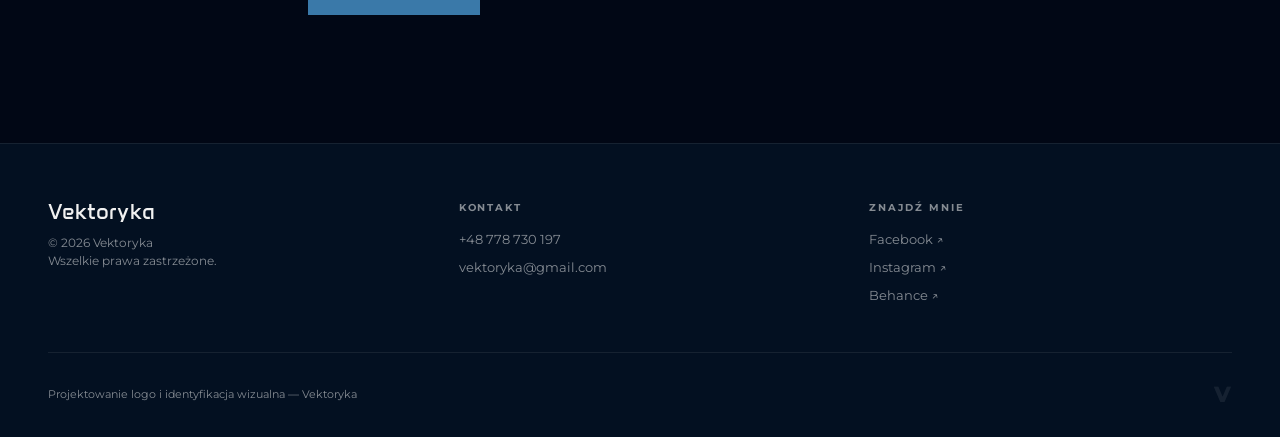
==== commit 84341731: "Logo brief" ====
--- a/analiza.html
+++ b/analiza.html
@@ -64,114 +64,116 @@
   <div class="form-wrap">
 
     <form id="analizaForm" action="https://formspree.io/f/mrevwkpa" method="POST" novalidate>
-      <input type="hidden" name="_subject" value="Nowa analiza oczekiwań — Vektoryka">
+      <input type="hidden" name="_subject" value="Nowy brief do projektu logo — Vektoryka">
       <input type="text"   name="_gotcha"  style="display:none">
 
       <div class="f-group">
-        <label for="marka">Nazwa Twojej marki <span class="f-req">*</span></label>
+        <label for="marka">1. Nazwa marki <span class="f-req">*</span></label>
         <input class="f-input" type="text" id="marka" name="marka" placeholder="np. Firma XYZ" required>
         <p class="f-error" id="marka-err">To pole jest wymagane.</p>
       </div>
 
       <div class="f-group">
-        <label for="opis">Czym zajmuje się Twoja firma? <span class="f-req">*</span></label>
-        <p class="f-hint">Czym się zajmujesz, co sprzedajesz, co robisz.</p>
+        <label for="opis">2. Czym zajmuje się marka? <span class="f-req">*</span></label>
         <textarea class="f-textarea" id="opis" name="opis" placeholder="Opisz swoją działalność..." required></textarea>
         <p class="f-error" id="opis-err">To pole jest wymagane.</p>
       </div>
 
       <div class="f-group">
-        <label>Do kogo kierujesz swoją ofertę? <span class="f-req">*</span></label>
-        <div class="f-options">
-          <label class="f-option"><input type="checkbox" name="grupa[]" value="mlodzi"> Młodzi ludzie</label>
-          <label class="f-option"><input type="checkbox" name="grupa[]" value="premium"> Klienci premium</label>
-          <label class="f-option"><input type="checkbox" name="grupa[]" value="firmy"> Firmy</label>
-          <label class="f-option"><input type="checkbox" name="grupa[]" value="lokalne"> Lokalne / regionalne</label>
-          <label class="f-option"><input type="checkbox" name="grupa[]" value="globalne"> Globalne / szeroki zasięg</label>
-          <label class="f-option"><input type="checkbox" name="grupa[]" value="inne"> Inne</label>
-        </div>
-      </div>
-
-      <div class="f-group">
-        <label>Jak klimat ma mieć logo? <span class="f-req">*</span></label>
-        <div class="f-options">
-          <label class="f-option"><input type="radio" name="klimat" value="nowoczesny" required> Nowoczesny</label>
-          <label class="f-option"><input type="radio" name="klimat" value="klasyczny"> Klasyczny</label>
-          <label class="f-option"><input type="radio" name="klimat" value="elegancki"> Elegancki</label>
-          <label class="f-option"><input type="radio" name="klimat" value="minimalistyczny"> Minimalistyczny</label>
-        </div>
-        <p class="f-error" id="klimat-err">To pole jest wymagane.</p>
-      </div>
-
-      <div class="f-group">
-        <label>Styl graficzny, który czujesz najbardziej <span class="f-req">*</span></label>
-        <div class="f-options">
-          <label class="f-option"><input type="radio" name="styl" value="klasyczny" required> Klasyczny (herbowy + kształty)</label>
-          <label class="f-option"><input type="radio" name="styl" value="typograficzny"> Typograficzny (sam napis)</label>
-          <label class="f-option"><input type="radio" name="styl" value="geometryczny"> Geometryczny (złożony z kształtów)</label>
-          <label class="f-option"><input type="radio" name="styl" value="abstrakcyjny"> Abstrakcyjny (skupiony na symbolu)</label>
-        </div>
-        <p class="f-error" id="styl-err">To pole jest wymagane.</p>
-      </div>
-
-      <div class="f-group">
-        <label>Kolory — masz jakieś preferencje? <span class="f-req">*</span></label>
-        <div class="f-options">
-          <label class="f-option"><input type="radio" name="kolory" value="jasne" required> Jasne / pastelowe</label>
-          <label class="f-option"><input type="radio" name="kolory" value="ciemne"> Ciemne / stonowane</label>
-          <label class="f-option"><input type="radio" name="kolory" value="kolorowe"> Kolorowe i żywe</label>
-          <label class="f-option"><input type="radio" name="kolory" value="brak"> Brak preferencji — zostawiam Ci dobór</label>
-          <label class="f-option"><input type="radio" name="kolory" value="inne"> Inne</label>
-        </div>
-        <p class="f-error" id="kolory-err">To pole jest wymagane.</p>
-      </div>
-
-      <div class="f-group">
-        <label>Font — która czcionka najbardziej Ci odpowiada? <span class="f-req">*</span></label>
-        <div class="f-options">
-          <label class="f-option"><input type="radio" name="font" value="bezszeryfowy-cienki" required> Bezszeryfowy — cienki (np. Gill Sans, Futura Light)</label>
-          <label class="f-option"><input type="radio" name="font" value="bezszeryfowy-gruby"> Bezszeryfowy — gruby (np. Futura Bold, Gotham)</label>
-          <label class="f-option"><input type="radio" name="font" value="szeryfowy-cienki"> Szeryfowy — cienki (np. Garamond, Didot)</label>
-          <label class="f-option"><input type="radio" name="font" value="szeryfowy-gruby"> Szeryfowy — gruby (np. Rockwell, Clarendon)</label>
-          <label class="f-option"><input type="radio" name="font" value="reczny"> Ręczny / kaligraficzny</label>
-        </div>
-        <p class="f-error" id="font-err">To pole jest wymagane.</p>
-      </div>
-
-      <div class="f-group">
-        <label for="nie_chce">Czego zdecydowanie NIE chcesz w logo? <span class="f-req">*</span></label>
-        <p class="f-hint">np. konkretne kolory, symbole, styl</p>
-        <textarea class="f-textarea" id="nie_chce" name="nie_chce" placeholder="Opisz czego chcesz uniknąć..." required></textarea>
-        <p class="f-error" id="nie_chce-err">To pole jest wymagane.</p>
-      </div>
-
-      <div class="f-group">
-        <label>Czy logo ma zawierać jakiś symbol / ikonę? <span class="f-req">*</span></label>
-        <div class="f-options">
-          <label class="f-option"><input type="radio" name="symbol" value="tak"      id="symbolTak" required> Tak</label>
-          <label class="f-option"><input type="radio" name="symbol" value="nie"> Nie</label>
-          <label class="f-option"><input type="radio" name="symbol" value="nie_wiem"> Nie mam zdania</label>
-        </div>
-        <p class="f-error" id="symbol-err">To pole jest wymagane.</p>
-        <div class="f-conditional" id="symbolGroup">
-          <label for="symbol_opis">Jaki symbol / ikona?</label>
-          <p class="f-hint">Opisz lub podaj przykład.</p>
-          <textarea class="f-textarea" id="symbol_opis" name="symbol_opis" placeholder="np. sylwetka psa, litera M, korona..."></textarea>
-        </div>
-      </div>
-
-      <div class="f-group">
-        <label>Gdzie logo będzie najczęściej używane? <span class="f-req">*</span></label>
-        <div class="f-options">
-          <label class="f-option"><input type="checkbox" name="uzycie[]" value="www"> Strona WWW</label>
-          <label class="f-option"><input type="checkbox" name="uzycie[]" value="social"> Social media</label>
-          <label class="f-option"><input type="checkbox" name="uzycie[]" value="druk"> Wizytówki / druk</label>
-          <label class="f-option"><input type="checkbox" name="uzycie[]" value="inne"> Inne</label>
-        </div>
+        <label for="branza">3. W jakiej branży działa firma? <span class="f-req">*</span></label>
+        <input class="f-input" type="text" id="branza" name="branza" placeholder="np. gastronomia, budownictwo, uroda" required>
+        <p class="f-error" id="branza-err">To pole jest wymagane.</p>
+      </div>
+
+      <div class="f-group">
+        <label>4. Do kogo kierowana jest oferta?</label>
+        <p class="f-hint">Można zaznaczyć kilka odpowiedzi.</p>
+        <div class="f-options">
+          <label class="f-option"><input type="checkbox" name="odbiorcy[]" value="Klienci indywidualni (B2C)"> Klienci indywidualni (B2C)</label>
+          <label class="f-option"><input type="checkbox" name="odbiorcy[]" value="Klienci biznesowi (B2B)"> Klienci biznesowi (B2B)</label>
+          <label class="f-option"><input type="checkbox" name="odbiorcy[]" value="Rynek lokalny"> Rynek lokalny</label>
+          <label class="f-option"><input type="checkbox" name="odbiorcy[]" value="Rynek krajowy"> Rynek krajowy</label>
+          <label class="f-option"><input type="checkbox" name="odbiorcy[]" value="Rynek międzynarodowy"> Rynek międzynarodowy</label>
+        </div>
+      </div>
+
+      <div class="f-group">
+        <label>5. W jakim stylu ma być logo?</label>
+        <p class="f-hint">Można zaznaczyć kilka odpowiedzi.</p>
+        <div class="f-options">
+          <label class="f-option"><input type="checkbox" name="styl[]" value="Nowoczesne"> Nowoczesne</label>
+          <label class="f-option"><input type="checkbox" name="styl[]" value="Minimalistyczne"> Minimalistyczne</label>
+          <label class="f-option"><input type="checkbox" name="styl[]" value="Eleganckie"> Eleganckie</label>
+          <label class="f-option"><input type="checkbox" name="styl[]" value="Premium"> Premium</label>
+          <label class="f-option"><input type="checkbox" name="styl[]" value="Klasyczne"> Klasyczne</label>
+          <label class="f-option"><input type="checkbox" name="styl[]" value="Abstrakcyjne"> Abstrakcyjne</label>
+          <label class="f-option"><input type="checkbox" name="styl[]" value="Dosłowne (nawiązujące do działalności)"> Dosłowne (nawiązujące do działalności)</label>
+          <label class="f-option"><input type="checkbox" name="styl[]" value="Inne" data-reveal="stylInne"> Inne</label>
+        </div>
+        <div class="f-conditional" id="stylInne">
+          <input class="f-input" type="text" name="styl_inne" placeholder="Jaki styl?">
+        </div>
+      </div>
+
+      <div class="f-group">
+        <label>6. Jaką kolorystykę preferujesz?</label>
+        <div class="f-options">
+          <label class="f-option"><input type="checkbox" name="kolorystyka[]" value="Jasne kolory"> Jasne kolory</label>
+          <label class="f-option"><input type="checkbox" name="kolorystyka[]" value="Ciemne kolory"> Ciemne kolory</label>
+          <label class="f-option"><input type="checkbox" name="kolorystyka[]" value="Stonowana kolorystyka"> Stonowana kolorystyka</label>
+          <label class="f-option"><input type="checkbox" name="kolorystyka[]" value="Żywe kolory"> Żywe kolory</label>
+          <label class="f-option"><input type="checkbox" name="kolorystyka[]" value="Brak preferencji"> Brak preferencji</label>
+        </div>
+      </div>
+
+      <div class="f-group">
+        <label>7. Jaki styl typografii preferujesz?</label>
+        <div class="f-options">
+          <label class="f-option"><input type="checkbox" name="typografia[]" value="Cienka"> Cienka</label>
+          <label class="f-option"><input type="checkbox" name="typografia[]" value="Gruba"> Gruba</label>
+          <label class="f-option"><input type="checkbox" name="typografia[]" value="Ozdobna"> Ozdobna</label>
+          <label class="f-option"><input type="checkbox" name="typografia[]" value="Minimalistyczna"> Minimalistyczna</label>
+          <label class="f-option"><input type="checkbox" name="typografia[]" value="Bez preferencji"> Bez preferencji</label>
+        </div>
+      </div>
+
+      <div class="f-group">
+        <label>8. Jaką formę ma mieć logo?</label>
+        <div class="f-options">
+          <label class="f-option"><input type="checkbox" name="forma[]" value="Logotyp (sam napis)"> Logotyp (sam napis)</label>
+          <label class="f-option"><input type="checkbox" name="forma[]" value="Logo z sygnetem (napis + znak graficzny)"> Logo z sygnetem (napis + znak graficzny)</label>
+          <label class="f-option"><input type="checkbox" name="forma[]" value="Brak preferencji"> Brak preferencji</label>
+        </div>
+      </div>
+
+      <div class="f-group">
+        <label>9. Gdzie logo będzie najczęściej wykorzystywane?</label>
+        <p class="f-hint">Można zaznaczyć kilka odpowiedzi.</p>
+        <div class="f-options">
+          <label class="f-option"><input type="checkbox" name="uzycie[]" value="Internet / social media"> Internet / social media</label>
+          <label class="f-option"><input type="checkbox" name="uzycie[]" value="Materiały drukowane"> Materiały drukowane</label>
+          <label class="f-option"><input type="checkbox" name="uzycie[]" value="Odzież"> Odzież</label>
+          <label class="f-option"><input type="checkbox" name="uzycie[]" value="Opakowania"> Opakowania</label>
+          <label class="f-option"><input type="checkbox" name="uzycie[]" value="Reklama zewnętrzna"> Reklama zewnętrzna</label>
+          <label class="f-option"><input type="checkbox" name="uzycie[]" value="Inne" data-reveal="uzycieInne"> Inne</label>
+        </div>
+        <div class="f-conditional" id="uzycieInne">
+          <input class="f-input" type="text" name="uzycie_inne" placeholder="Gdzie jeszcze?">
+        </div>
+      </div>
+
+      <div class="f-group">
+        <label for="nie_chce">10. Czego zdecydowanie nie powinno być w projekcie?</label>
+        <textarea class="f-textarea" id="nie_chce" name="nie_chce" placeholder="np. konkretne kolory, symbole, styl..."></textarea>
+      </div>
+
+      <div class="f-group">
+        <label for="inspiracje">11. Czy masz inspiracje dotyczące logo? Jeśli tak, prześlij linki.</label>
+        <textarea class="f-textarea" id="inspiracje" name="inspiracje" placeholder="Wklej linki do logotypów, które Ci się podobają..."></textarea>
       </div>
 
       <div class="f-submit-wrap">
-        <button type="submit" class="btn btn-filled" id="submitBtn">Wyślij analizę &nbsp;→</button>
+        <button type="submit" class="btn btn-filled" id="submitBtn">Wyślij brief &nbsp;→</button>
       </div>
     </form>
 
--- a/css/style.css
+++ b/css/style.css
@@ -1247,7 +1247,6 @@
   color: var(--text);
 }
 
-.f-option input[type="radio"],
 .f-option input[type="checkbox"] {
   appearance: none;
   -webkit-appearance: none;
@@ -1260,26 +1259,12 @@
   transition: border-color var(--transition);
 }
 
-[data-theme="light"] .f-option input[type="radio"],
 [data-theme="light"] .f-option input[type="checkbox"] {
   border-color: rgba(15, 27, 42, .3);
 }
 
-.f-option input[type="radio"] {
-  border-radius: 50%;
-}
-
-.f-option input[type="radio"]:checked,
 .f-option input[type="checkbox"]:checked {
   border-color: var(--accent);
-}
-
-.f-option input[type="radio"]:checked::after {
-  content: '';
-  position: absolute;
-  inset: 3px;
-  border-radius: 50%;
-  background: var(--accent);
 }
 
 .f-option input[type="checkbox"]:checked::after {
@@ -1287,33 +1272,6 @@
   position: absolute;
   inset: 2px;
   background: var(--accent);
-}
-
-.f-file-label {
-  display: inline-flex;
-  align-items: center;
-  gap: .6rem;
-  padding: .75rem 1.25rem;
-  border: 1px dashed var(--border);
-  font-size: .78rem;
-  color: var(--muted);
-  cursor: pointer;
-  transition: border-color var(--transition), color var(--transition);
-}
-
-.f-file-label:hover {
-  border-color: var(--accent);
-  color: var(--text);
-}
-
-.f-file-input {
-  display: none;
-}
-
-.f-file-name {
-  font-size: .72rem;
-  color: var(--muted);
-  margin-top: .5rem;
 }
 
 .f-hint {
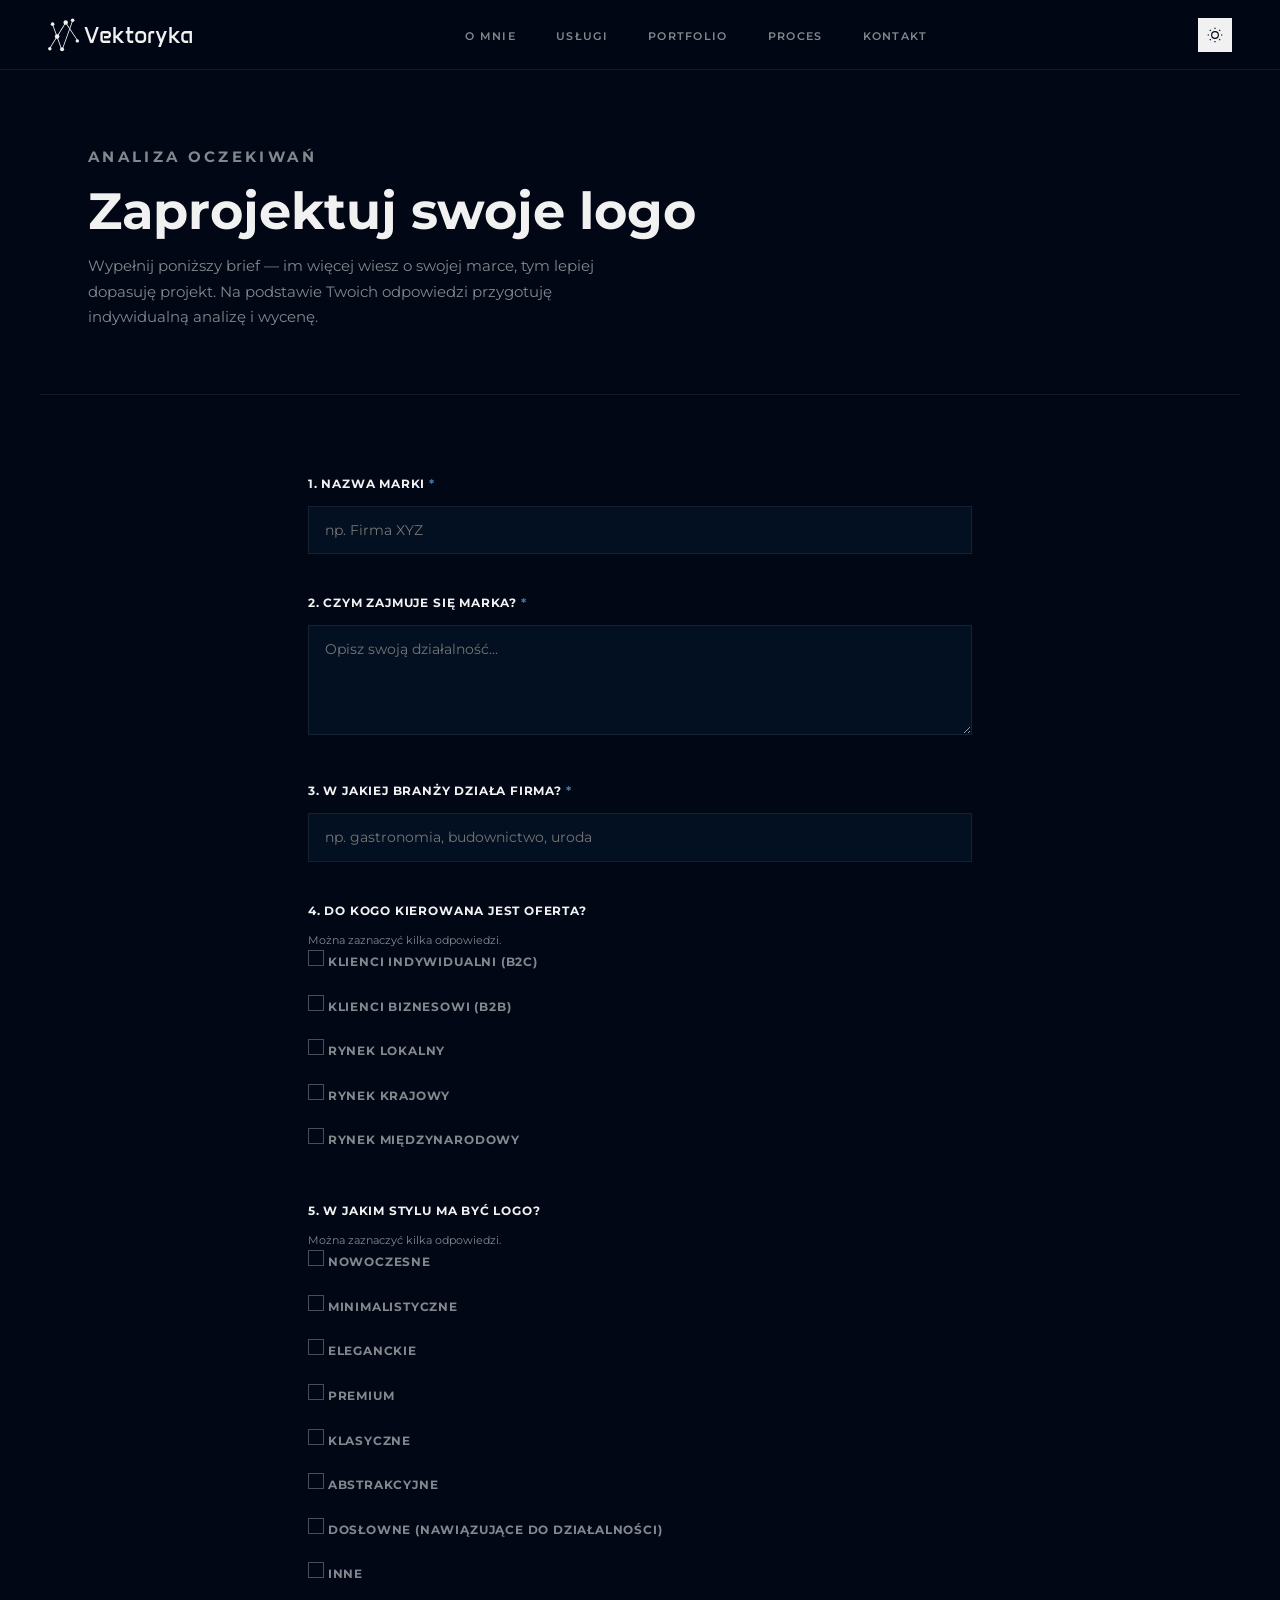
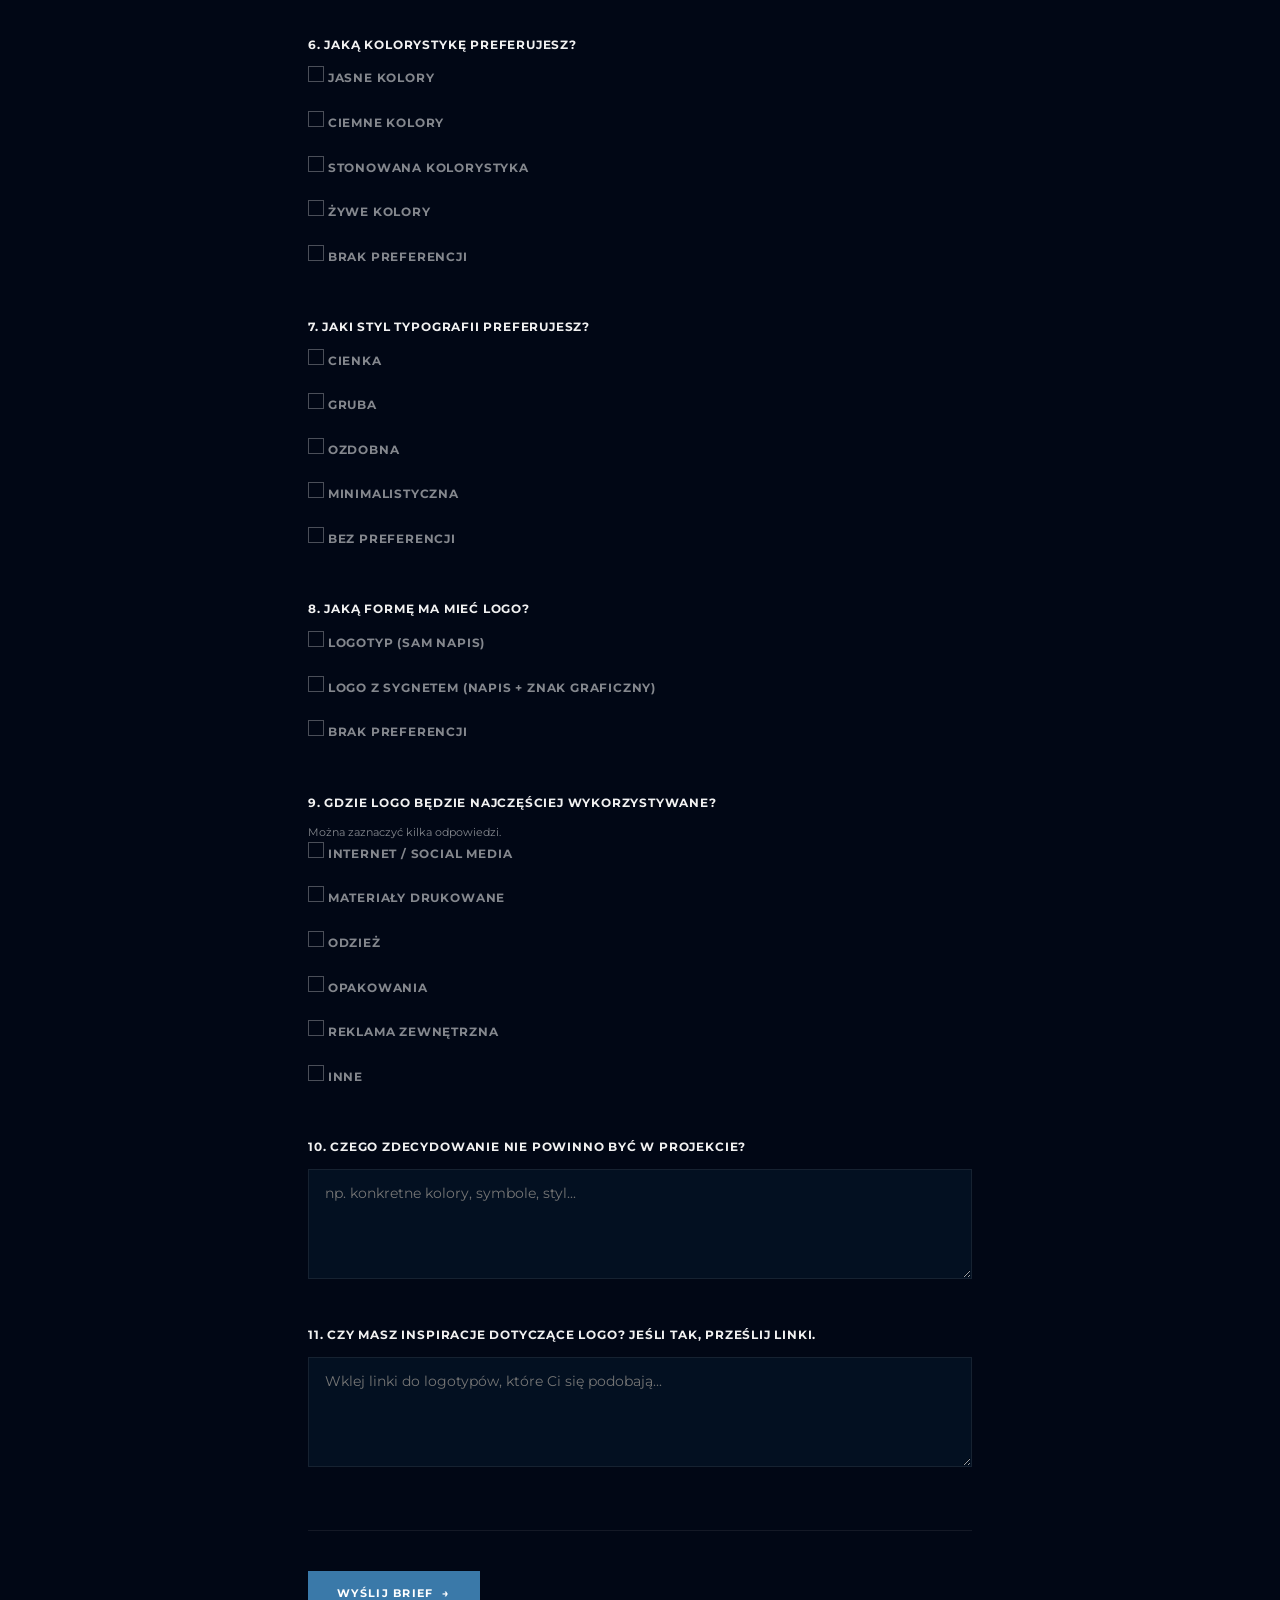
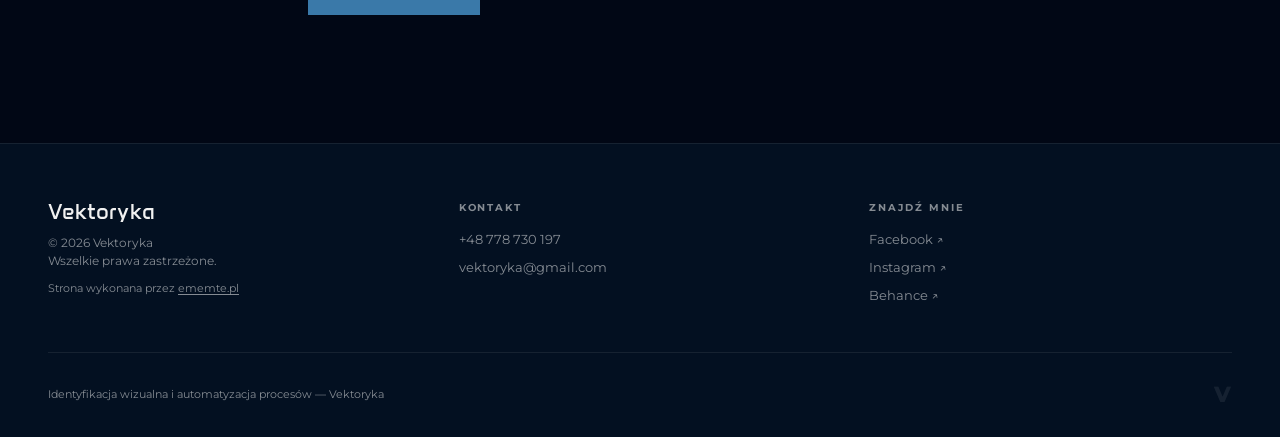
==== commit 93f4f294: "feat(footer): add ememte.pl site credit" ====
--- a/analiza.html
+++ b/analiza.html
@@ -3,6 +3,17 @@
 <head>
   <meta charset="UTF-8">
   <meta name="viewport" content="width=device-width, initial-scale=1.0">
+
+  <!-- Google tag (gtag.js) -->
+  <script async src="https://www.googletagmanager.com/gtag/js?id=AW-18359956208"></script>
+  <script>
+    window.dataLayer = window.dataLayer || [];
+    function gtag(){dataLayer.push(arguments);}
+    gtag('js', new Date());
+
+    gtag('config', 'AW-18359956208');
+  </script>
+
   <title>Analiza oczekiwań — Vektoryka</title>
   <meta name="description" content="Wypełnij brief i otrzymaj indywidualną wycenę projektu logo. Vektoryka — projektowanie logo i identyfikacja wizualna.">
   <link rel="icon" type="image/svg+xml" href="materiały/favicon.svg">
@@ -36,9 +47,10 @@
   </a>
 
   <ul class="nav-menu" id="navMenu">
+    <li><a href="index.html#o-mnie">O mnie</a></li>
+    <li><a href="index.html#uslugi">Usługi</a></li>
     <li><a href="index.html#portfolio">Portfolio</a></li>
     <li><a href="index.html#proces">Proces</a></li>
-    <li><a href="index.html#o-mnie">O mnie</a></li>
     <li><a href="index.html#kontakt">Kontakt</a></li>
   </ul>
 
@@ -63,7 +75,7 @@
 
   <div class="form-wrap">
 
-    <form id="analizaForm" action="https://formspree.io/f/mrevwkpa" method="POST" novalidate>
+    <form id="analizaForm" action="https://formspree.io/f/maqrwjpk" method="POST" novalidate>
       <input type="hidden" name="_subject" value="Nowy brief do projektu logo — Vektoryka">
       <input type="text"   name="_gotcha"  style="display:none">
 
@@ -197,6 +209,7 @@
         </text>
       </svg>
       <p class="footer-copy">© 2026 Vektoryka<br>Wszelkie prawa zastrzeżone.</p>
+      <p class="footer-credit">Strona wykonana przez <a href="https://ememte.pl" target="_blank" rel="noopener">ememte.pl</a></p>
     </div>
     <div class="f-col">
       <h5>Kontakt</h5>
@@ -211,7 +224,7 @@
     </div>
   </div>
   <div class="footer-bottom">
-    <p>Projektowanie logo i identyfikacja wizualna — Vektoryka</p>
+    <p>Identyfikacja wizualna i automatyzacja procesów — Vektoryka</p>
     <span class="footer-v" aria-hidden="true">V</span>
   </div>
 </footer>
--- a/css/style.css
+++ b/css/style.css
@@ -758,6 +758,148 @@
   }
 }
 
+#uslugi {
+  border-top: 1px solid var(--border);
+}
+
+.sec-intro {
+  font-size: .9rem;
+  color: var(--muted);
+  line-height: 1.8;
+  max-width: 44ch;
+}
+
+.uslugi-grid {
+  display: grid;
+  grid-template-columns: 1fr;
+  gap: 1rem;
+}
+
+@media (min-width: 900px) {
+  .uslugi-grid {
+    grid-template-columns: repeat(3, 1fr);
+    column-gap: 1.25rem;
+  }
+}
+
+.u-card {
+  display: flex;
+  flex-direction: column;
+  gap: .9rem;
+  padding: 2rem 1.75rem;
+  background: var(--bg2);
+  border: 1px solid var(--border);
+  border-top: 2px solid var(--accent);
+  transition: border-color var(--transition), background var(--transition);
+}
+
+@media (min-width: 900px) {
+  .u-card {
+    display: grid;
+    grid-template-rows: subgrid;
+    grid-row: span 4;
+  }
+}
+
+@media (hover: hover) {
+  .u-card:hover {
+    border-color: rgba(58, 121, 169, .4);
+    border-top-color: var(--accent);
+  }
+}
+
+.u-num {
+  font-size: .62rem;
+  font-weight: 700;
+  letter-spacing: .1em;
+  color: var(--accent);
+}
+
+.u-card h3 {
+  font-size: 1.05rem;
+  font-weight: 700;
+  letter-spacing: .04em;
+  text-transform: uppercase;
+}
+
+.u-card > p {
+  font-size: .86rem;
+  color: var(--muted);
+  line-height: 1.8;
+}
+
+.u-list {
+  list-style: none;
+  display: flex;
+  flex-direction: column;
+  gap: .5rem;
+  padding-top: 1rem;
+  border-top: 1px solid var(--border);
+}
+
+.u-list li {
+  position: relative;
+  padding-left: 1.1rem;
+  font-size: .8rem;
+  font-weight: 500;
+}
+
+.u-list li::before {
+  content: "";
+  position: absolute;
+  left: 0;
+  top: .62em;
+  width: 6px;
+  height: 6px;
+  border-radius: 50%;
+  background: var(--accent);
+}
+
+.u-partner {
+  display: flex;
+  flex-direction: column;
+  align-items: flex-start;
+  gap: 1.5rem;
+  margin-top: 1.25rem;
+  padding: 1.75rem;
+  border: 1px solid var(--border);
+  border-left: 2px solid var(--accent);
+}
+
+.u-partner p {
+  font-size: .88rem;
+  color: var(--muted);
+  line-height: 1.8;
+  max-width: 78ch;
+}
+
+.u-partner strong {
+  color: var(--text);
+  font-weight: 700;
+}
+
+.u-partner a:not(.btn),
+.om-link {
+  color: var(--accent);
+  font-weight: 600;
+  text-decoration: underline;
+  text-underline-offset: 3px;
+}
+
+@media (min-width: 768px) {
+  .u-partner {
+    flex-direction: row;
+    align-items: center;
+    justify-content: space-between;
+    gap: 2.5rem;
+    padding: 2rem 2.25rem;
+  }
+
+  .u-partner .btn {
+    flex-shrink: 0;
+  }
+}
+
 .analiza-banner {
   background: var(--bg2);
   border-top: 1px solid var(--border);
@@ -1062,6 +1204,24 @@
 .footer-copy {
   font-size: .72rem;
   color: var(--muted);
+}
+
+.footer-credit {
+  margin-top: .6rem;
+  font-size: .68rem;
+  color: var(--muted);
+}
+
+.footer-credit a {
+  text-decoration: underline;
+  text-underline-offset: 2px;
+  transition: color var(--transition);
+}
+
+@media (hover: hover) {
+  .footer-credit a:hover {
+    color: var(--accent);
+  }
 }
 
 .f-col h5 {
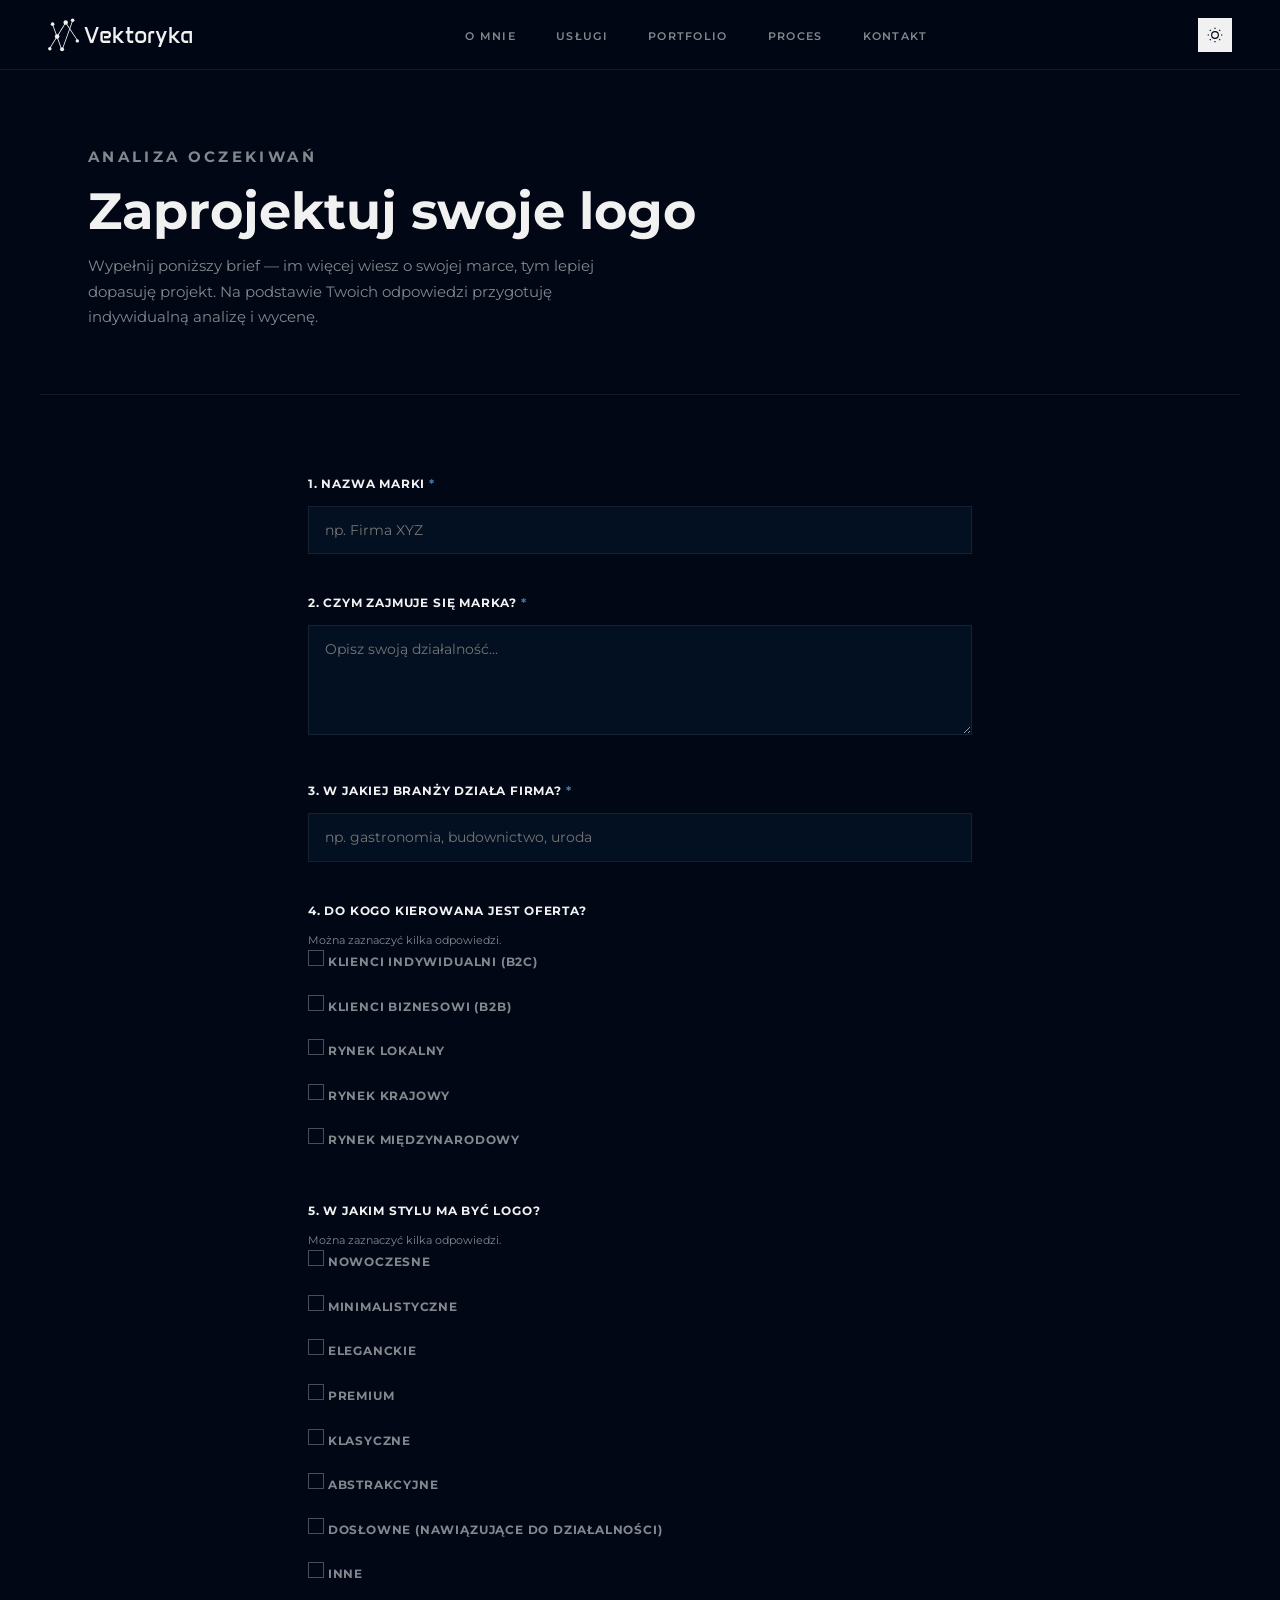
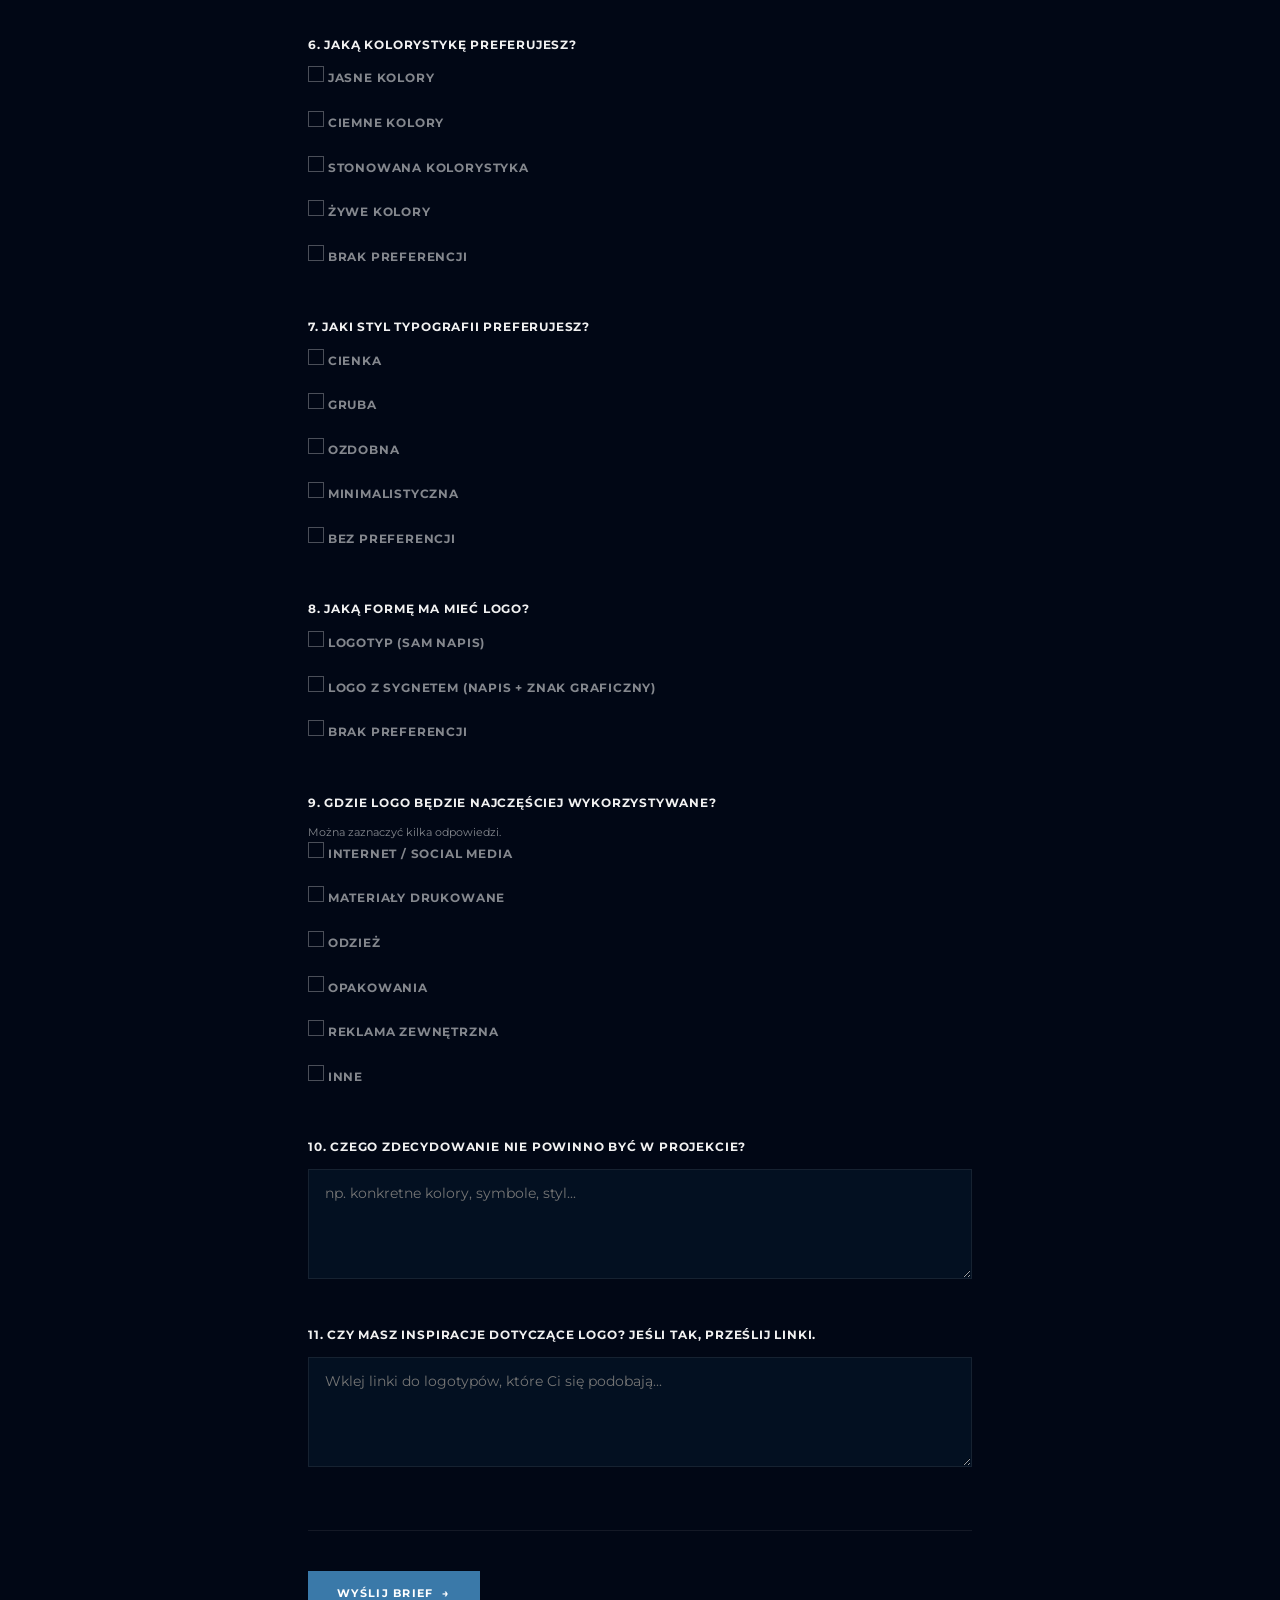
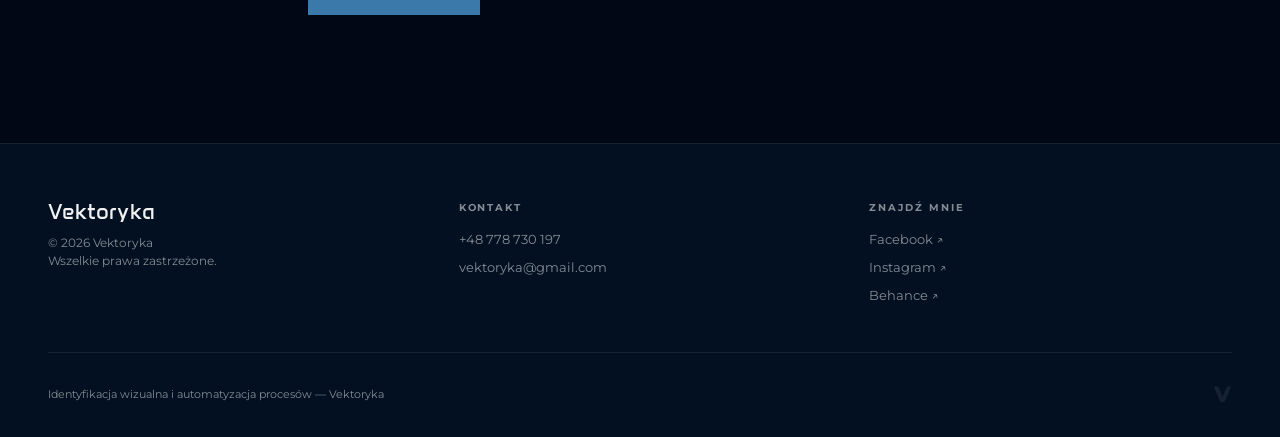
==== commit 8b0cd697: "feat(content): add business process automation services, MailWik and CyberBoost rebrand" ====
--- a/analiza.html
+++ b/analiza.html
@@ -209,7 +209,6 @@
         </text>
       </svg>
       <p class="footer-copy">© 2026 Vektoryka<br>Wszelkie prawa zastrzeżone.</p>
-      <p class="footer-credit">Strona wykonana przez <a href="https://ememte.pl" target="_blank" rel="noopener">ememte.pl</a></p>
     </div>
     <div class="f-col">
       <h5>Kontakt</h5>
--- a/css/style.css
+++ b/css/style.css
@@ -1206,24 +1206,6 @@
   color: var(--muted);
 }
 
-.footer-credit {
-  margin-top: .6rem;
-  font-size: .68rem;
-  color: var(--muted);
-}
-
-.footer-credit a {
-  text-decoration: underline;
-  text-underline-offset: 2px;
-  transition: color var(--transition);
-}
-
-@media (hover: hover) {
-  .footer-credit a:hover {
-    color: var(--accent);
-  }
-}
-
 .f-col h5 {
   font-size: .6rem;
   font-weight: 700;
